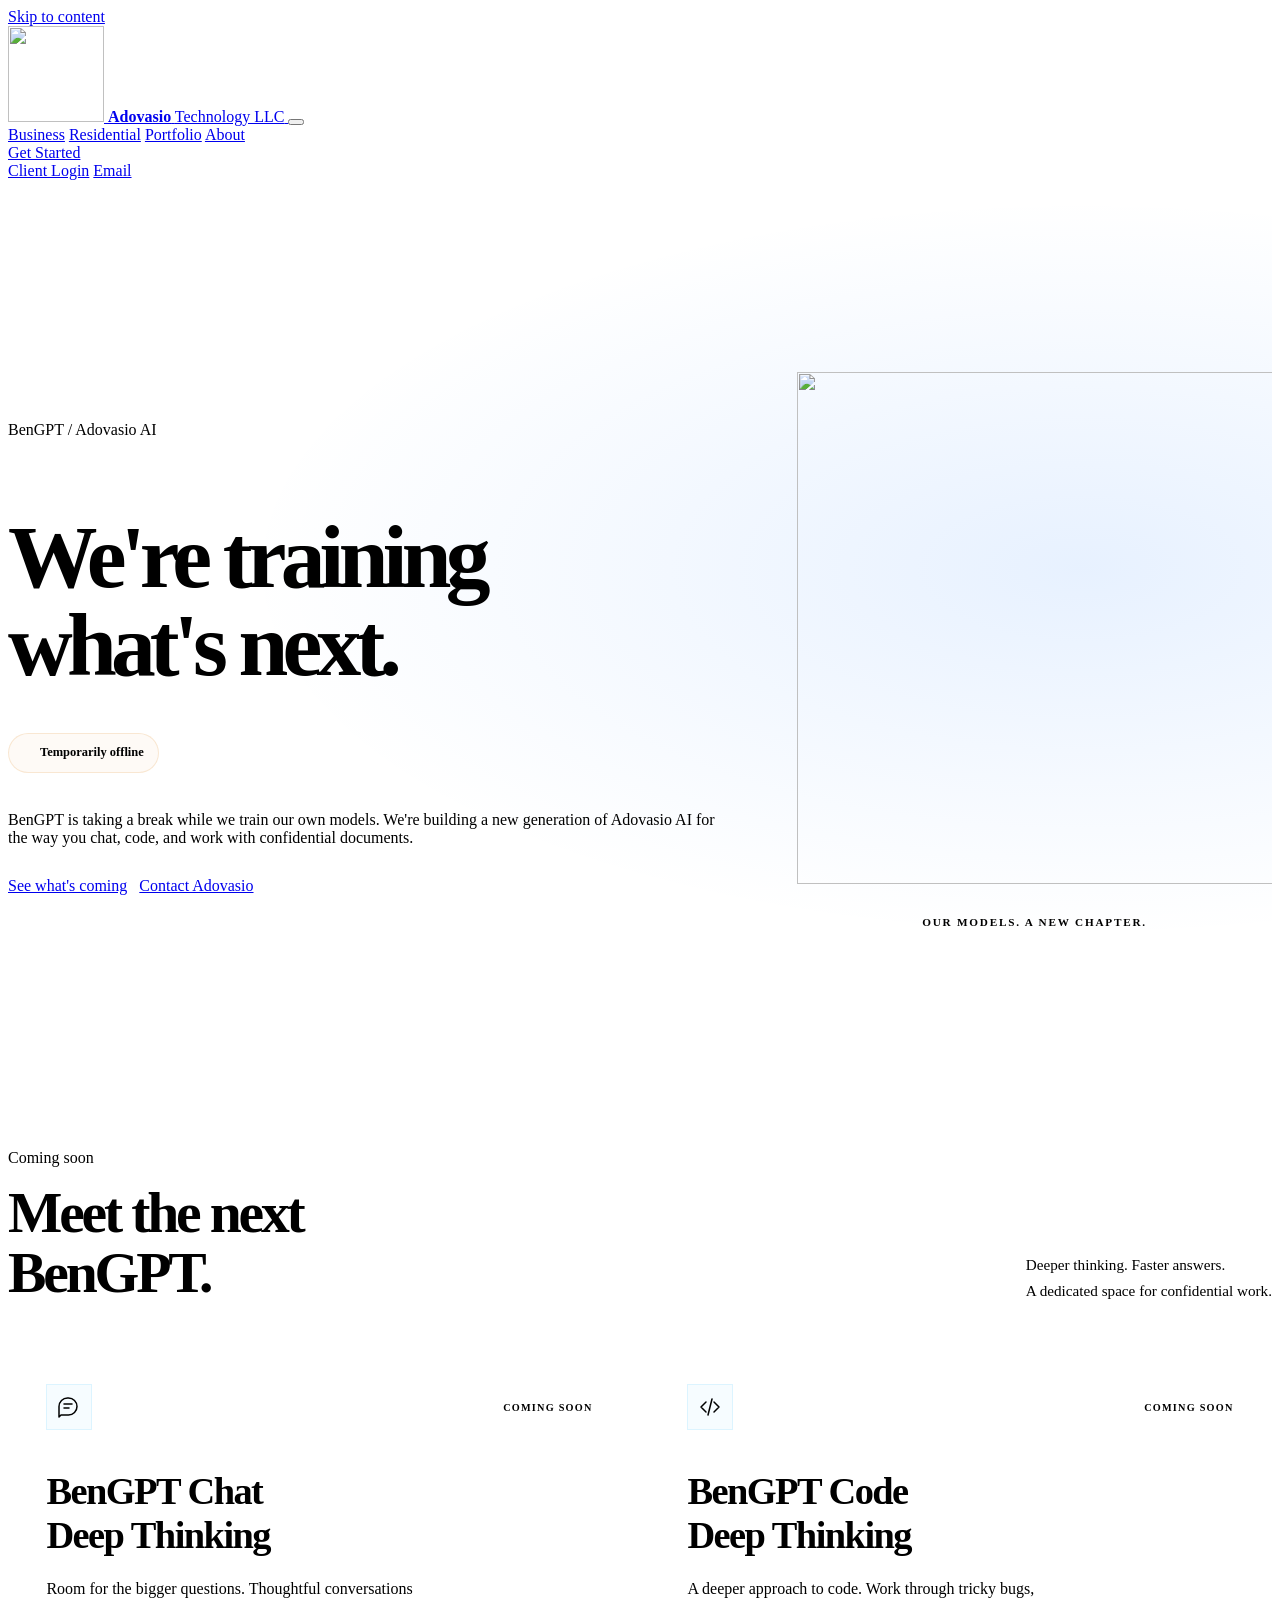
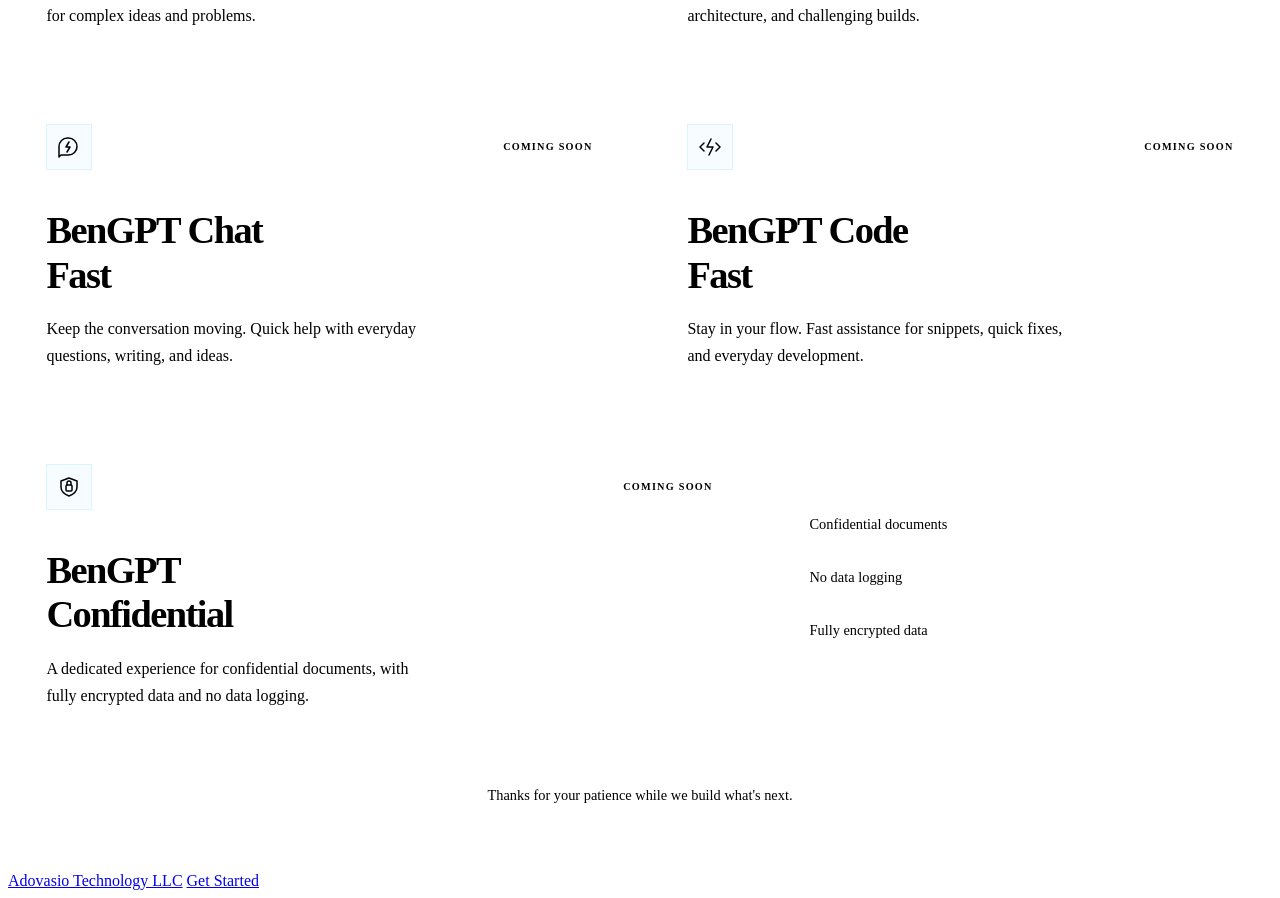
==== bengpt.html @ 028db116 "Added BenGPT Temp Page" ====
<!doctype html>
<html class="no-js" lang="en">
<head>
  <meta charset="utf-8" />
  <meta name="viewport" content="width=device-width, initial-scale=1" />
  <title>BenGPT is Coming Soon | Adovasio AI</title>
  <meta
    name="description"
    content="BenGPT (Adovasio AI) is temporarily offline while we train our own models. Chat, Code, and Confidential experiences are coming soon."
  />
  <meta name="robots" content="noindex, nofollow" />
  <meta name="theme-color" content="#05080c" />
  <link rel="canonical" href="https://adovasio.com/bengpt.html" />
  <meta property="og:type" content="website" />
  <meta property="og:site_name" content="Adovasio Technology LLC" />
  <meta property="og:title" content="BenGPT is Coming Soon | Adovasio AI" />
  <meta
    property="og:description"
    content="We're training our own models. A new generation of BenGPT Chat, Code, and Confidential is coming soon."
  />
  <meta property="og:url" content="https://adovasio.com/bengpt.html" />
  <meta
    property="og:image"
    content="https://adovasio.com/assets/images/adovasio-primary-logo-transparent.png"
  />
  <meta property="og:image:alt" content="Adovasio Technology LLC" />
  <meta name="twitter:card" content="summary_large_image" />

  <link rel="icon" href="/assets/images/favicon-32.png" sizes="32x32" type="image/png" />
  <link rel="apple-touch-icon" href="/assets/images/apple-touch-icon-180.png" />
  <link rel="preconnect" href="https://fonts.googleapis.com" />
  <link rel="preconnect" href="https://fonts.gstatic.com" crossorigin />
  <link
    href="https://fonts.googleapis.com/css2?family=Manrope:wght@400;500;600;700;800&amp;display=swap"
    rel="stylesheet"
  />
  <link rel="stylesheet" href="/assets/css/experience.css?v=13" />
  <link rel="stylesheet" href="/assets/css/bengpt.css?v=1" />
  <script>document.documentElement.classList.replace("no-js", "js");</script>
</head>
<body class="page-bengpt" data-page="bengpt">
  <a class="skip-link" href="#main-content">Skip to content</a>

  <header class="site-header" data-site-header>
    <div class="header-inner">
      <a class="brand" href="/" aria-label="Adovasio Technology LLC home">
        <img src="/assets/images/adovasio-mark-96.webp" width="96" height="96" alt="" />
        <span class="brand-copy">
          <strong>Adovasio</strong>
          <span>Technology LLC</span>
        </span>
      </a>

      <button
        class="nav-toggle"
        type="button"
        aria-expanded="false"
        aria-controls="site-menu"
        aria-label="Open navigation"
        data-nav-toggle
      >
        <span aria-hidden="true"></span>
      </button>

      <div class="nav-panel" id="site-menu" data-nav-panel>
        <nav class="site-nav" aria-label="Primary navigation">
          <a href="/business.html">Business</a>
          <a href="/residential.html">Residential</a>
          <a href="/portfolio.html">Portfolio</a>
          <a href="/about.html">About</a>
        </nav>
        <a class="button button-primary header-cta" href="/contact.html">Get Started</a>
        <div class="mobile-utility">
          <a class="utility-link" href="https://sso.adovasio.com">Client Login</a>
          <a class="utility-link" href="mailto:info@adovasio.com">Email</a>
        </div>
      </div>
    </div>
  </header>

  <main id="main-content">
    <section class="bengpt-hero" aria-labelledby="bengpt-title">
      <div class="wrap bengpt-hero-layout">
        <div class="bengpt-copy">
          <p class="eyebrow">BenGPT / Adovasio AI</p>
          <h1 id="bengpt-title">We're training <span>what's next.</span></h1>
          <p class="bengpt-status">
            <span aria-hidden="true"></span>
            Temporarily offline
          </p>
          <p class="lead">
            BenGPT is taking a break while we train our own models.
            We're building a new generation of Adovasio AI for the way you chat,
            code, and work with confidential documents.
          </p>
          <div class="bengpt-actions">
            <a class="button button-primary bengpt-preview-link" href="#coming-soon">See what's coming</a>
            <a class="text-link" href="/contact.html">Contact Adovasio</a>
          </div>
        </div>

        <div class="bengpt-visual" aria-hidden="true">
          <div class="circuit-emblem">
            <img
              src="/assets/images/adovasio-mark-512.webp"
              width="512"
              height="512"
              alt=""
            />
            <span class="emblem-node"></span>
            <span class="emblem-node"></span>
            <span class="emblem-node"></span>
          </div>
          <p class="bengpt-visual-label">Our models. A new chapter.</p>
        </div>
      </div>
    </section>

    <section class="bengpt-upcoming" id="coming-soon" aria-labelledby="coming-soon-title">
      <div class="wrap">
        <header class="bengpt-section-heading">
          <div>
            <p class="eyebrow">Coming soon</p>
            <h2 id="coming-soon-title">Meet the next BenGPT.</h2>
          </div>
          <p>Deeper thinking. Faster answers.<br />A dedicated space for confidential work.</p>
        </header>

        <div class="bengpt-model-grid">
          <article class="bengpt-model" aria-labelledby="chat-deep-title">
            <div class="bengpt-model-top">
              <span class="bengpt-model-icon" aria-hidden="true">
                <svg viewBox="0 0 24 24" focusable="false">
                  <path d="M20 11.5a8.5 8.5 0 0 1-8.5 8.5H4l-2 2V11.5A8.5 8.5 0 0 1 10.5 3h1A8.5 8.5 0 0 1 20 11.5Z" />
                  <path d="M7 9h8M7 13h5" />
                </svg>
              </span>
              <span class="bengpt-coming-label">Coming soon</span>
            </div>
            <h3 id="chat-deep-title">BenGPT Chat <span>Deep Thinking</span></h3>
            <p>Room for the bigger questions. Thoughtful conversations for complex ideas and problems.</p>
          </article>

          <article class="bengpt-model" aria-labelledby="code-deep-title">
            <div class="bengpt-model-top">
              <span class="bengpt-model-icon" aria-hidden="true">
                <svg viewBox="0 0 24 24" focusable="false">
                  <path d="m8 7-5 5 5 5M16 7l5 5-5 5M14 4l-4 16" />
                </svg>
              </span>
              <span class="bengpt-coming-label">Coming soon</span>
            </div>
            <h3 id="code-deep-title">BenGPT Code <span>Deep Thinking</span></h3>
            <p>A deeper approach to code. Work through tricky bugs, architecture, and challenging builds.</p>
          </article>

          <article class="bengpt-model" aria-labelledby="chat-fast-title">
            <div class="bengpt-model-top">
              <span class="bengpt-model-icon" aria-hidden="true">
                <svg viewBox="0 0 24 24" focusable="false">
                  <path d="M20 11.5a8.5 8.5 0 0 1-8.5 8.5H4l-2 2V11.5A8.5 8.5 0 0 1 10.5 3h1A8.5 8.5 0 0 1 20 11.5Z" />
                  <path d="m12 7-3 5h4l-3 5" />
                </svg>
              </span>
              <span class="bengpt-coming-label">Coming soon</span>
            </div>
            <h3 id="chat-fast-title">BenGPT Chat <span>Fast</span></h3>
            <p>Keep the conversation moving. Quick help with everyday questions, writing, and ideas.</p>
          </article>

          <article class="bengpt-model" aria-labelledby="code-fast-title">
            <div class="bengpt-model-top">
              <span class="bengpt-model-icon" aria-hidden="true">
                <svg viewBox="0 0 24 24" focusable="false">
                  <path d="m6 8-4 4 4 4M18 8l4 4-4 4M13 4l-4 8h6l-4 8" />
                </svg>
              </span>
              <span class="bengpt-coming-label">Coming soon</span>
            </div>
            <h3 id="code-fast-title">BenGPT Code <span>Fast</span></h3>
            <p>Stay in your flow. Fast assistance for snippets, quick fixes, and everyday development.</p>
          </article>

          <article class="bengpt-model bengpt-confidential" aria-labelledby="confidential-title">
            <div>
              <div class="bengpt-model-top">
                <span class="bengpt-model-icon" aria-hidden="true">
                  <svg viewBox="0 0 24 24" focusable="false">
                    <path d="m12 3 8 3v6c0 4-3 7-8 9-5-2-8-5-8-9V6Z" />
                    <rect x="9" y="10" width="6" height="6" rx="1" />
                    <path d="M10 10V8a2 2 0 0 1 4 0v2" />
                  </svg>
                </span>
                <span class="bengpt-coming-label">Coming soon</span>
              </div>
              <h3 id="confidential-title">BenGPT <span>Confidential</span></h3>
              <p>A dedicated experience for confidential documents, with fully encrypted data and no data logging.</p>
            </div>
            <ul class="bengpt-privacy-features" aria-label="Planned confidentiality features">
              <li>Confidential documents</li>
              <li>No data logging</li>
              <li>Fully encrypted data</li>
            </ul>
          </article>
        </div>

        <p class="bengpt-closing">Thanks for your patience while we build what's next.</p>
      </div>
    </section>
  </main>

  <footer class="site-footer" id="site-footer" data-site-footer>
    <div class="site-footer__fallback">
      <a class="site-footer__fallback-brand" href="/">Adovasio Technology LLC</a>
      <a class="site-footer__fallback-link" href="/contact.html">Get Started</a>
    </div>
  </footer>

  <script defer src="/assets/js/site.js?v=1"></script>
  <script defer src="/assets/js/projects.js?v=12"></script>
</body>
</html>
---- assets/css/bengpt.css ----
.bengpt-hero {
  overflow: hidden;
  background: radial-gradient(ellipse at 85% 45%, rgba(22, 119, 255, 0.1), transparent 55%);
}

.bengpt-hero-layout {
  display: grid;
  grid-template-columns: minmax(0, 1.2fr) minmax(0, 0.8fr);
  align-items: center;
  gap: clamp(40px, 6vw, 96px);
  padding-block: clamp(160px, 15vw, 220px) clamp(80px, 9vw, 130px);
}

.bengpt-copy h1 {
  max-width: 12ch;
  margin-bottom: 32px;
  font-size: clamp(3.5rem, 7vw, 7rem);
  font-weight: 600;
  letter-spacing: -0.065em;
  line-height: 0.98;
}

.bengpt-copy h1 span {
  display: block;
  color: var(--cyan);
}

.bengpt-status {
  display: inline-flex;
  align-items: center;
  gap: 10px;
  margin-bottom: 22px;
  padding: 10px 14px;
  border: 1px solid rgba(231, 173, 101, 0.25);
  border-radius: 999px;
  color: var(--warm-soft);
  background: rgba(231, 173, 101, 0.06);
  font-size: 0.78rem;
  font-weight: 700;
  line-height: 1.4;
}

.bengpt-status > span {
  width: 7px;
  height: 7px;
  border-radius: 50%;
  background: var(--warm);
}

.bengpt-actions {
  display: flex;
  flex-wrap: wrap;
  align-items: center;
  gap: 12px;
  margin-top: 30px;
}

.bengpt-preview-link::after {
  transform: rotate(135deg);
}

.bengpt-preview-link:hover::after {
  transform: translateY(3px) rotate(135deg);
}

.bengpt-visual-label {
  margin: 28px 0 0;
  color: var(--muted);
  font-size: 0.7rem;
  font-weight: 700;
  letter-spacing: 0.16em;
  text-align: center;
  text-transform: uppercase;
}

.bengpt-upcoming {
  padding-block: clamp(64px, 7vw, 110px) 64px;
  border-top: 1px solid var(--line);
  background: var(--ink-900);
  scroll-margin-top: 110px;
}

.bengpt-section-heading {
  display: flex;
  justify-content: space-between;
  align-items: flex-end;
  gap: 32px;
  margin-bottom: 42px;
}

.bengpt-section-heading h2 {
  max-width: 14ch;
  margin: 0;
  font-size: clamp(2.5rem, 4.5vw, 4.5rem);
  font-weight: 600;
  letter-spacing: -0.055em;
  line-height: 1.05;
}

.bengpt-section-heading > p {
  max-width: 36ch;
  margin: 0;
  color: var(--muted);
  font-size: 0.95rem;
  line-height: 1.7;
}

.bengpt-model-grid {
  display: grid;
  grid-template-columns: repeat(2, minmax(0, 1fr));
  gap: 18px;
}

.bengpt-model {
  padding: clamp(24px, 3vw, 44px);
  border: 1px solid var(--line);
  border-radius: var(--radius-md);
  background: var(--ink-850);
}

.bengpt-model-top {
  display: flex;
  justify-content: space-between;
  align-items: center;
  gap: 16px;
  margin-bottom: 30px;
}

.bengpt-model-icon {
  display: grid;
  width: 44px;
  height: 44px;
  flex: 0 0 auto;
  place-items: center;
  border: 1px solid rgba(84, 201, 255, 0.16);
  border-radius: var(--radius-sm);
  color: var(--cyan);
  background: rgba(84, 201, 255, 0.05);
}

.bengpt-model-icon svg {
  width: 24px;
  height: 24px;
  fill: none;
  stroke: currentColor;
  stroke-width: 1.5;
  stroke-linecap: round;
  stroke-linejoin: round;
}

.bengpt-coming-label {
  color: var(--muted);
  font-size: 0.64rem;
  font-weight: 800;
  letter-spacing: 0.12em;
  text-transform: uppercase;
}

.bengpt-model h3 {
  margin-bottom: 18px;
  font-size: clamp(1.75rem, 3vw, 2.75rem);
  font-weight: 600;
  letter-spacing: -0.04em;
  line-height: 1.15;
}

.bengpt-model h3 span {
  display: block;
  color: var(--cyan-soft);
}

.bengpt-model p {
  max-width: 48ch;
  margin: 0;
  color: var(--muted);
  line-height: 1.7;
}

.bengpt-confidential {
  display: grid;
  grid-template-columns: minmax(0, 1.2fr) minmax(0, 0.8fr);
  grid-column: 1 / -1;
  align-items: center;
  gap: clamp(32px, 6vw, 90px);
  border-color: rgba(84, 201, 255, 0.25);
  background: linear-gradient(115deg, rgba(22, 119, 255, 0.09), transparent 70%), var(--ink-850);
}

.bengpt-privacy-features {
  display: grid;
  gap: 18px;
  margin: 0;
  padding: 0;
  list-style: none;
}

.bengpt-privacy-features li {
  display: flex;
  align-items: center;
  gap: 14px;
  padding-bottom: 18px;
  border-bottom: 1px solid var(--line);
  color: var(--paper-soft);
  font-size: 0.9rem;
}

.bengpt-privacy-features li::before {
  width: 6px;
  height: 6px;
  flex: 0 0 auto;
  border-radius: 50%;
  background: var(--cyan);
  content: "";
}

.bengpt-closing {
  margin: 36px 0 0;
  color: var(--muted);
  font-size: 0.9rem;
  line-height: 1.7;
  text-align: center;
}

@media (max-width: 900px) {
  .bengpt-hero-layout {
    grid-template-columns: minmax(0, 1fr);
    gap: 48px;
    padding-top: 150px;
  }

  .bengpt-copy h1 {
    font-size: clamp(3.5rem, 10vw, 6rem);
  }

  .bengpt-visual {
    width: min(340px, 75%);
    margin-inline: auto;
  }

  .bengpt-visual .circuit-emblem {
    width: 100%;
  }

  .bengpt-section-heading {
    align-items: flex-start;
    flex-direction: column;
    gap: 22px;
  }
}

@media (max-width: 600px) {
  .bengpt-model-grid,
  .bengpt-confidential {
    grid-template-columns: minmax(0, 1fr);
  }

  .bengpt-copy h1 {
    font-size: clamp(3rem, 12vw, 4.5rem);
  }

  .bengpt-model h3 {
    font-size: clamp(1.75rem, 7vw, 2.5rem);
  }

  .bengpt-actions {
    align-items: flex-start;
    flex-direction: column;
  }

  .bengpt-actions .text-link {
    min-height: 44px;
    padding-inline: 0;
  }

  html:not(.js) .bengpt-hero-layout {
    padding-top: 230px;
  }
}
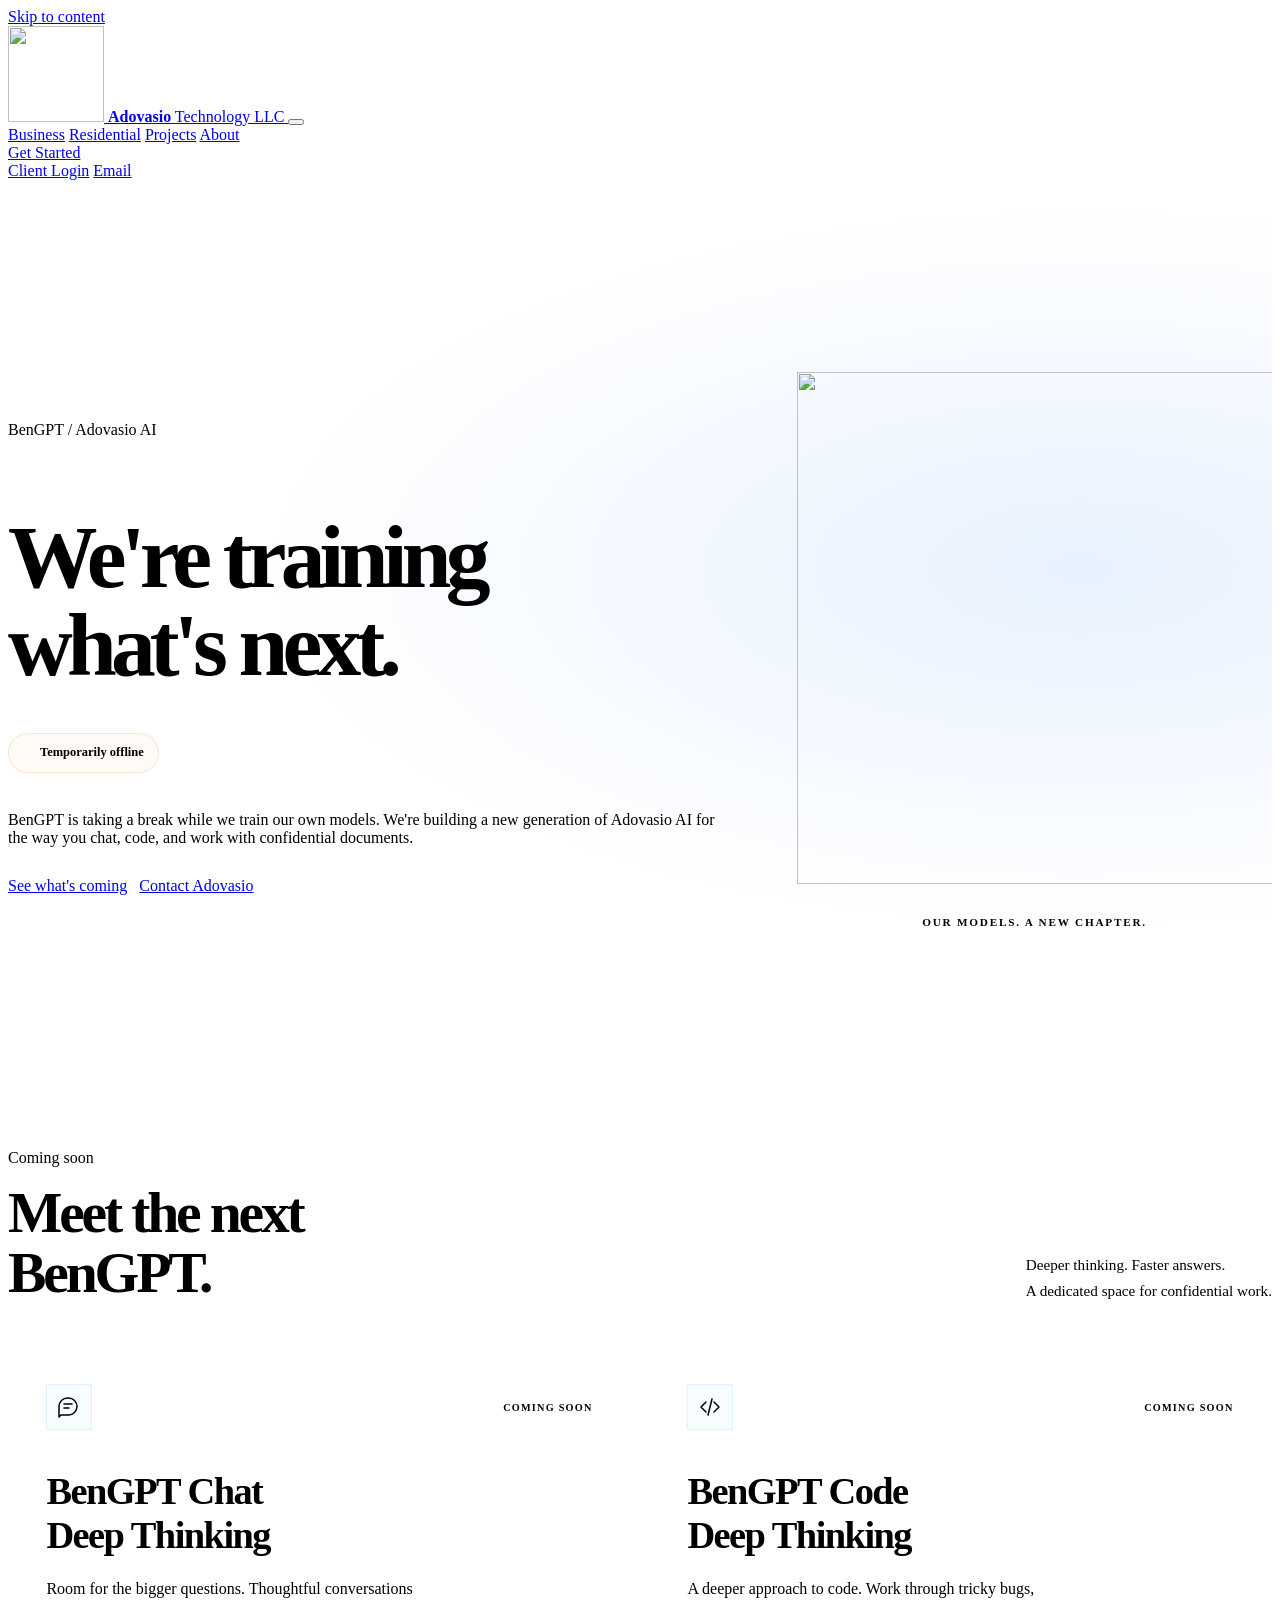
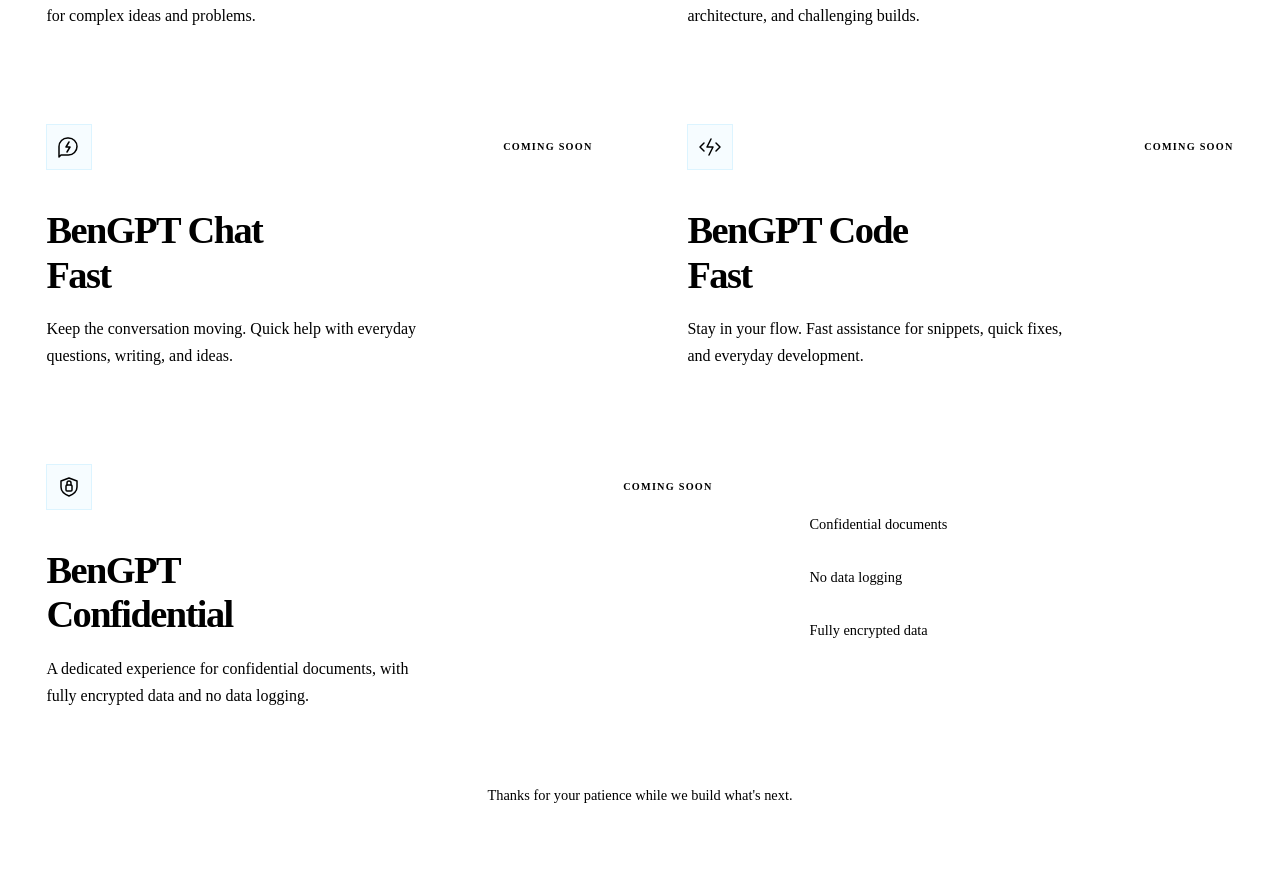
==== commit e807c178: "fixed bengpt.html" ====
--- a/bengpt.html
+++ b/bengpt.html
@@ -34,7 +34,8 @@
     href="https://fonts.googleapis.com/css2?family=Manrope:wght@400;500;600;700;800&amp;display=swap"
     rel="stylesheet"
   />
-  <link rel="stylesheet" href="/assets/css/experience.css?v=13" />
+  <link rel="stylesheet" href="/assets/css/experience.css?v=15" />
+  <!--#include virtual="/_adovasio-shared/footer/head.html" -->
   <link rel="stylesheet" href="/assets/css/bengpt.css?v=1" />
   <script>document.documentElement.classList.replace("no-js", "js");</script>
 </head>
@@ -66,7 +67,7 @@
         <nav class="site-nav" aria-label="Primary navigation">
           <a href="/business.html">Business</a>
           <a href="/residential.html">Residential</a>
-          <a href="/portfolio.html">Portfolio</a>
+          <a class="nav-projects" href="/portfolio.html">Projects</a>
           <a href="/about.html">About</a>
         </nav>
         <a class="button button-primary header-cta" href="/contact.html">Get Started</a>
@@ -209,14 +210,9 @@
     </section>
   </main>
 
-  <footer class="site-footer" id="site-footer" data-site-footer>
-    <div class="site-footer__fallback">
-      <a class="site-footer__fallback-brand" href="/">Adovasio Technology LLC</a>
-      <a class="site-footer__fallback-link" href="/contact.html">Get Started</a>
-    </div>
-  </footer>
+  <!--#include virtual="/_adovasio-shared/footer/footer.html" -->
 
   <script defer src="/assets/js/site.js?v=1"></script>
-  <script defer src="/assets/js/projects.js?v=12"></script>
+  <script defer src="/assets/js/projects.js?v=13"></script>
 </body>
 </html>
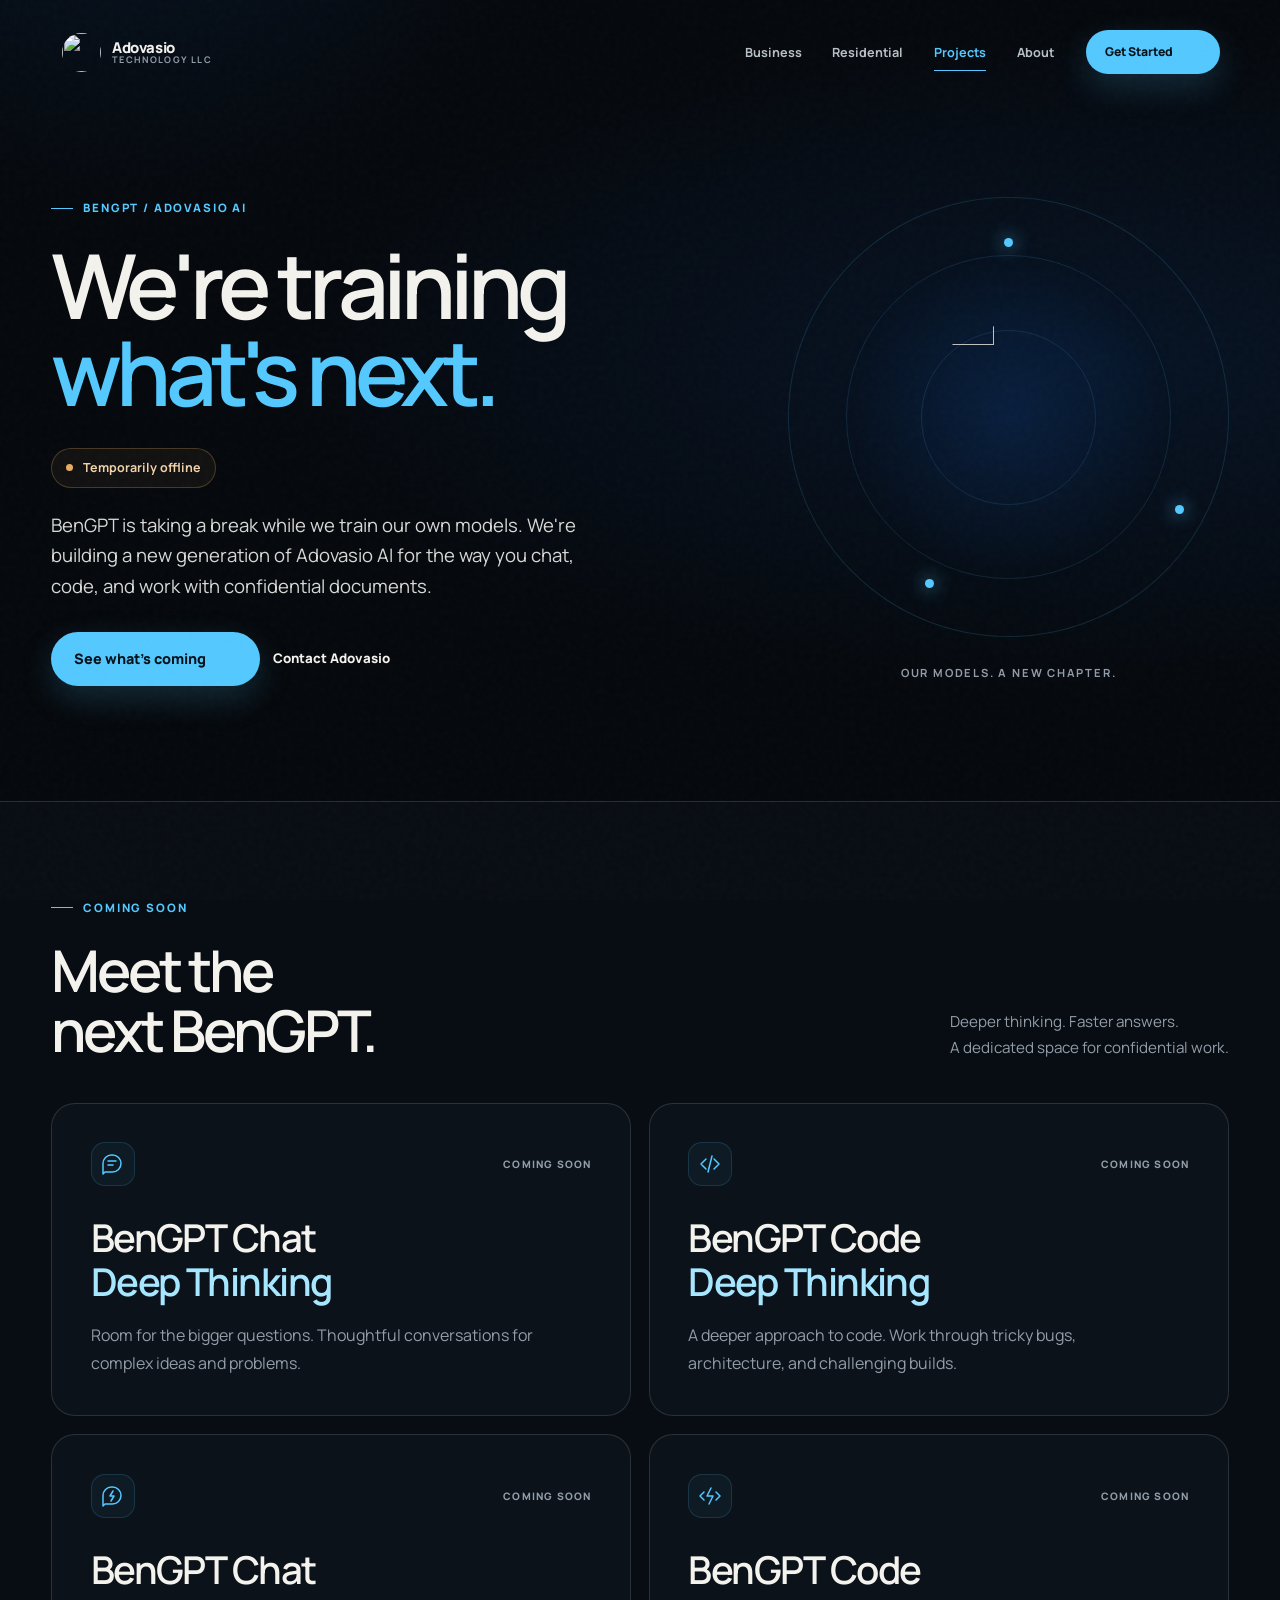
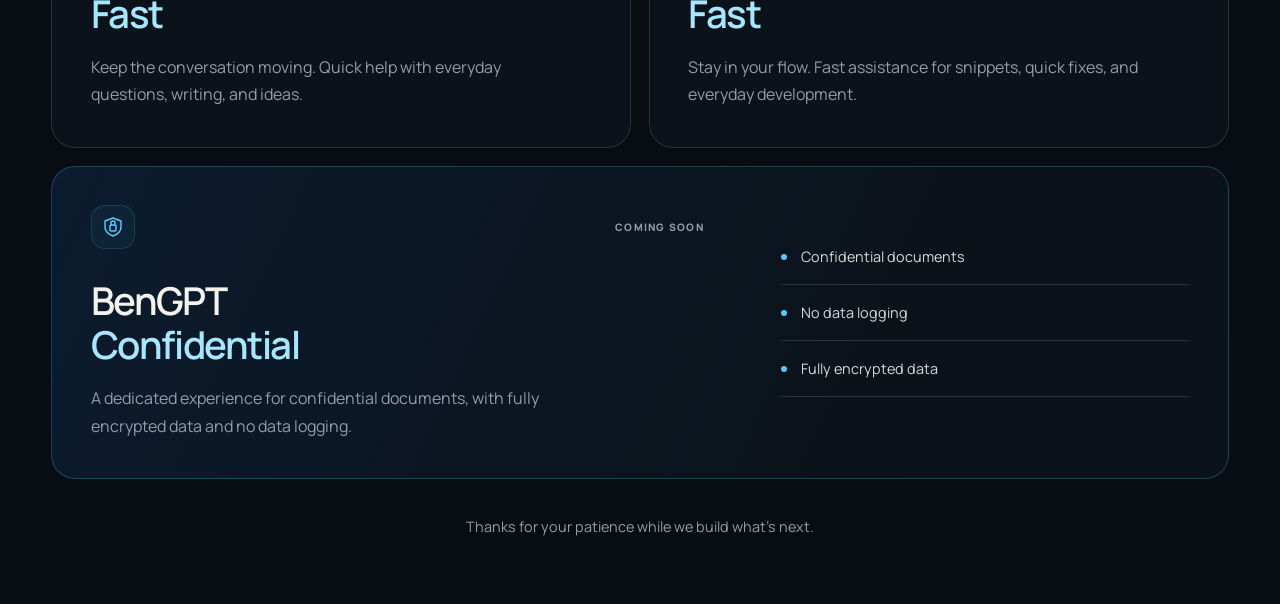
==== commit 6d7e3915: "polishes to site" ====
--- a/bengpt.html
+++ b/bengpt.html
@@ -34,9 +34,9 @@
     href="https://fonts.googleapis.com/css2?family=Manrope:wght@400;500;600;700;800&amp;display=swap"
     rel="stylesheet"
   />
-  <link rel="stylesheet" href="/assets/css/experience.css?v=15" />
+  <link rel="stylesheet" href="/assets/css/experience.css?v=16" />
   <!--#include virtual="/_adovasio-shared/footer/head.html" -->
-  <link rel="stylesheet" href="/assets/css/bengpt.css?v=1" />
+  <link rel="stylesheet" href="/assets/css/bengpt.css?v=2" />
   <script>document.documentElement.classList.replace("no-js", "js");</script>
 </head>
 <body class="page-bengpt" data-page="bengpt">
@@ -212,7 +212,7 @@
 
   <!--#include virtual="/_adovasio-shared/footer/footer.html" -->
 
-  <script defer src="/assets/js/site.js?v=1"></script>
-  <script defer src="/assets/js/projects.js?v=13"></script>
+  <script defer src="/assets/js/site.js?v=2"></script>
+  <script defer src="/assets/js/projects.js?v=14"></script>
 </body>
 </html>
--- a/assets/css/experience.css
+++ b/assets/css/experience.css
@@ -0,0 +1,5201 @@
+:root {
+  color-scheme: dark;
+  --ink-950: #05080c;
+  --ink-900: #080d13;
+  --ink-850: #0b121a;
+  --ink-800: #101a24;
+  --ink-700: #182634;
+  --paper: #f3f2ed;
+  --paper-soft: #d8d9d6;
+  --muted: #929da8;
+  --line: rgba(255, 255, 255, 0.13);
+  --line-strong: rgba(255, 255, 255, 0.24);
+  --blue: #1677ff;
+  --blue-deep: #0758cf;
+  --cyan: #54c9ff;
+  --cyan-soft: #a7e6ff;
+  --warm: #e7ad65;
+  --warm-soft: #f2d3aa;
+  --ease: cubic-bezier(0.22, 1, 0.36, 1);
+  --wrap: 1340px;
+  --gutter: clamp(20px, 4vw, 64px);
+  --radius-sm: 14px;
+  --radius-md: 24px;
+  --radius-lg: 36px;
+  --page-progress: 0;
+  --pointer-x: 50%;
+  --pointer-y: 50%;
+}
+
+*,
+*::before,
+*::after {
+  box-sizing: border-box;
+}
+
+html {
+  min-width: 320px;
+  background: var(--ink-950);
+  scroll-behavior: smooth;
+  text-rendering: optimizeLegibility;
+}
+
+body {
+  margin: 0;
+  min-width: 320px;
+  min-height: 100vh;
+  overflow-x: hidden;
+  color: var(--paper);
+  font-family: "Manrope", "Segoe UI", sans-serif;
+  background:
+    radial-gradient(circle at 10% -10%, rgba(19, 105, 214, 0.12), transparent 28rem),
+    var(--ink-950);
+  -webkit-font-smoothing: antialiased;
+}
+
+body::before {
+  position: fixed;
+  z-index: 100;
+  inset: 0;
+  pointer-events: none;
+  content: "";
+  opacity: 0.032;
+  background-image: url("data:image/svg+xml,%3Csvg viewBox='0 0 180 180' xmlns='http://www.w3.org/2000/svg'%3E%3Cfilter id='n'%3E%3CfeTurbulence type='fractalNoise' baseFrequency='.9' numOctaves='3' stitchTiles='stitch'/%3E%3C/filter%3E%3Crect width='100%25' height='100%25' filter='url(%23n)' opacity='.8'/%3E%3C/svg%3E");
+}
+
+body.nav-open {
+  overflow: hidden;
+}
+
+::selection {
+  color: #00111c;
+  background: var(--cyan);
+}
+
+a {
+  color: inherit;
+}
+
+img,
+picture,
+svg {
+  display: block;
+  max-width: 100%;
+}
+
+button,
+input,
+textarea,
+select {
+  color: inherit;
+  font: inherit;
+}
+
+button {
+  border: 0;
+}
+
+p,
+h1,
+h2,
+h3,
+h4 {
+  margin-top: 0;
+}
+
+p {
+  text-wrap: pretty;
+}
+
+h1,
+h2,
+h3 {
+  text-wrap: balance;
+}
+
+[hidden] {
+  display: none !important;
+}
+
+:focus-visible {
+  outline: 3px solid var(--cyan);
+  outline-offset: 4px;
+}
+
+.skip-link {
+  position: fixed;
+  z-index: 1000;
+  top: 12px;
+  left: 12px;
+  padding: 12px 16px;
+  color: var(--ink-950);
+  background: var(--paper);
+  border-radius: 10px;
+  font-size: 0.88rem;
+  font-weight: 800;
+  transform: translateY(-180%);
+  transition: transform 180ms var(--ease);
+}
+
+.skip-link:focus {
+  transform: none;
+}
+
+.wrap {
+  width: min(var(--wrap), calc(100% - (2 * var(--gutter))));
+  margin-inline: auto;
+}
+
+.section-shell,
+.section-inner {
+  width: min(var(--wrap), calc(100% - (2 * var(--gutter))));
+  margin-inline: auto;
+}
+
+.sr-only {
+  position: absolute !important;
+  width: 1px !important;
+  height: 1px !important;
+  padding: 0 !important;
+  margin: -1px !important;
+  overflow: hidden !important;
+  clip: rect(0, 0, 0, 0) !important;
+  white-space: nowrap !important;
+  border: 0 !important;
+}
+
+.section-space {
+  padding-block: clamp(96px, 12vw, 190px);
+}
+
+.section-rule {
+  border-top: 1px solid var(--line);
+}
+
+.eyebrow {
+  display: inline-flex;
+  align-items: center;
+  gap: 10px;
+  margin-bottom: 24px;
+  color: var(--cyan);
+  font-size: 0.72rem;
+  font-weight: 800;
+  letter-spacing: 0.16em;
+  line-height: 1.4;
+  text-transform: uppercase;
+}
+
+.eyebrow::before {
+  width: 22px;
+  height: 1px;
+  flex: 0 0 auto;
+  content: "";
+  background: currentColor;
+}
+
+.eyebrow-warm {
+  color: var(--warm-soft);
+}
+
+.display {
+  margin-bottom: 0;
+  font-size: clamp(3.5rem, 8.5vw, 8.75rem);
+  font-weight: 600;
+  letter-spacing: -0.065em;
+  line-height: 0.91;
+}
+
+.display em {
+  color: var(--cyan);
+  font-style: normal;
+}
+
+.section-title {
+  margin-bottom: 24px;
+  max-width: 11ch;
+  font-size: clamp(2.75rem, 6vw, 6.8rem);
+  font-weight: 600;
+  letter-spacing: -0.055em;
+  line-height: 0.95;
+}
+
+.section-title-wide {
+  max-width: 15ch;
+}
+
+.lead {
+  max-width: 48ch;
+  margin-bottom: 0;
+  color: var(--paper-soft);
+  font-size: clamp(1.05rem, 1.45vw, 1.32rem);
+  line-height: 1.65;
+}
+
+.micro {
+  color: var(--muted);
+  font-size: 0.78rem;
+  font-weight: 700;
+  letter-spacing: 0.08em;
+  text-transform: uppercase;
+}
+
+.button,
+.arrow-link,
+.text-link {
+  display: inline-flex;
+  align-items: center;
+  justify-content: center;
+  gap: 14px;
+  min-height: 54px;
+  padding: 0 22px;
+  border: 1px solid transparent;
+  border-radius: 999px;
+  font-size: 0.9rem;
+  font-weight: 800;
+  line-height: 1.35;
+  text-decoration: none;
+  cursor: pointer;
+  transition:
+    color 320ms var(--ease),
+    background 320ms var(--ease),
+    border-color 320ms var(--ease),
+    transform 320ms var(--ease);
+}
+
+.button::after,
+.arrow-link::after {
+  width: 1em;
+  height: 1em;
+  flex: 0 0 auto;
+  content: "";
+  background: url("/assets/images/arrow-ne-paper.svg") center / contain no-repeat;
+  font-size: 1.15em;
+  font-weight: 500;
+  transition: transform 320ms var(--ease);
+}
+
+.button:hover,
+.arrow-link:hover {
+  transform: translateY(-2px);
+}
+
+.button:hover::after,
+.arrow-link:hover::after {
+  transform: translate(3px, -3px);
+}
+
+.button-primary {
+  color: #04111a;
+  background: var(--cyan);
+  box-shadow: 0 12px 34px rgba(84, 201, 255, 0.18);
+}
+
+.button-primary::after {
+  background-image: url("/assets/images/arrow-ne-dark.svg");
+}
+
+.button-primary:hover {
+  background: #91ddff;
+}
+
+.button-ghost {
+  border-color: var(--line-strong);
+  background: rgba(255, 255, 255, 0.035);
+}
+
+.button-ghost:hover {
+  border-color: rgba(84, 201, 255, 0.7);
+  background: rgba(84, 201, 255, 0.08);
+}
+
+.arrow-link {
+  justify-content: flex-start;
+  min-height: auto;
+  padding: 0 0 6px;
+  border-bottom: 1px solid currentColor;
+  border-radius: 0;
+}
+
+.arrow-link:hover,
+.text-link:hover {
+  color: var(--cyan);
+  transform: none;
+}
+
+.arrow-link:hover::after,
+.arrow-link:focus-visible::after {
+  background-image: url("/assets/images/arrow-ne-cyan.svg");
+}
+
+.text-link {
+  display: inline-flex;
+  align-items: center;
+  gap: 10px;
+  min-height: 44px;
+  padding: 0;
+  color: var(--paper);
+  font-size: 0.83rem;
+  font-weight: 800;
+  text-decoration: none;
+  transition: color 220ms ease;
+}
+
+.text-link:not(:has(span))::after {
+  width: 1em;
+  height: 1em;
+  flex: 0 0 auto;
+  content: "";
+  color: var(--cyan);
+  background: url("/assets/images/arrow-ne-cyan.svg") center / contain no-repeat;
+}
+
+.media-fill,
+.media-fill picture,
+.media-fill img,
+picture.media-fill,
+picture.media-fill img {
+  width: 100%;
+  height: 100%;
+}
+
+.media-fill img,
+picture.media-fill img {
+  object-fit: cover;
+}
+
+.site-header {
+  position: fixed;
+  z-index: 80;
+  top: 0;
+  left: 0;
+  width: 100%;
+  padding: 22px var(--gutter);
+  transition:
+    padding 420ms var(--ease),
+    transform 420ms var(--ease);
+}
+
+.site-header::after {
+  position: absolute;
+  bottom: 0;
+  left: 0;
+  width: 100%;
+  height: 1px;
+  content: "";
+  background: linear-gradient(90deg, var(--blue), var(--cyan));
+  opacity: 0;
+  transform: scaleX(var(--page-progress));
+  transform-origin: left;
+  transition: opacity 320ms ease;
+}
+
+.site-header.is-compact {
+  padding-block: 12px;
+}
+
+.site-header.is-compact::after {
+  opacity: 0.55;
+}
+
+.site-header.is-hidden {
+  transform: translateY(-120%);
+}
+
+.header-inner,
+.nav-shell,
+.site-header__inner {
+  display: flex;
+  align-items: center;
+  justify-content: space-between;
+  width: min(var(--wrap), 100%);
+  min-height: 58px;
+  margin-inline: auto;
+  padding: 7px 8px 7px 10px;
+  border: 1px solid transparent;
+  border-radius: 999px;
+  transition:
+    border-color 420ms var(--ease),
+    background 420ms var(--ease),
+    box-shadow 420ms var(--ease),
+    backdrop-filter 420ms var(--ease);
+}
+
+.is-compact .header-inner,
+.is-compact .nav-shell,
+.is-compact .site-header__inner,
+.nav-open .header-inner,
+.nav-open .nav-shell,
+.nav-open .site-header__inner {
+  border-color: var(--line);
+  background: rgba(5, 8, 12, 0.74);
+  box-shadow: 0 16px 42px rgba(0, 0, 0, 0.22);
+  -webkit-backdrop-filter: blur(18px);
+  backdrop-filter: blur(18px);
+}
+
+.brand,
+.brand-lockup,
+.site-brand {
+  display: inline-flex;
+  align-items: center;
+  gap: 11px;
+  min-width: 0;
+  color: var(--paper);
+  text-decoration: none;
+}
+
+.brand img,
+.brand-lockup > img,
+.site-brand__mark {
+  width: 39px;
+  height: 39px;
+  flex: 0 0 auto;
+  border-radius: 50%;
+}
+
+.brand-copy,
+.brand-lockup > span,
+.site-brand__name {
+  display: grid;
+  gap: 1px;
+  line-height: 1;
+}
+
+.brand-copy strong,
+.brand-lockup > span > strong,
+.site-brand__name strong {
+  font-size: 0.93rem;
+  font-weight: 800;
+  letter-spacing: -0.03em;
+}
+
+.brand-copy span,
+.brand-lockup > span > small,
+.site-brand__name > span {
+  color: var(--muted);
+  font-size: 0.57rem;
+  font-weight: 700;
+  letter-spacing: 0.13em;
+  text-transform: uppercase;
+}
+
+.nav-panel {
+  display: flex;
+  align-items: center;
+  gap: clamp(18px, 2.5vw, 36px);
+  margin-left: auto;
+}
+
+.site-nav {
+  display: flex;
+  align-items: center;
+  gap: clamp(18px, 2.4vw, 36px);
+  margin: 0;
+}
+
+.site-nav a,
+.utility-link {
+  position: relative;
+  display: inline-flex;
+  align-items: center;
+  min-height: 44px;
+  color: #b8c0c8;
+  font-size: 0.79rem;
+  font-weight: 700;
+  text-decoration: none;
+  transition: color 240ms ease;
+}
+
+.mobile-utility {
+  display: none;
+}
+
+.site-nav a::after {
+  position: absolute;
+  right: 0;
+  bottom: 3px;
+  left: 0;
+  height: 1px;
+  content: "";
+  background: var(--cyan);
+  transform: scaleX(0);
+  transform-origin: right;
+  transition: transform 280ms var(--ease);
+}
+
+.site-nav a:hover,
+.site-nav a[aria-current="page"] {
+  color: var(--paper);
+}
+
+.site-nav a:hover::after,
+.site-nav a[aria-current="page"]::after {
+  transform: scaleX(1);
+  transform-origin: left;
+}
+
+.site-nav .nav-projects {
+  color: var(--cyan);
+}
+
+.site-nav .nav-projects::after {
+  transform: scaleX(1);
+  transform-origin: left;
+}
+
+.site-nav .nav-projects[aria-current="page"] {
+  color: var(--paper);
+}
+
+.site-nav .nav-cta {
+  min-height: 44px;
+  padding: 0 18px;
+  color: #04111a;
+  background: var(--cyan);
+  font-size: 0.76rem;
+}
+
+.site-nav .nav-cta::after {
+  position: static;
+  width: 1em;
+  height: 1em;
+  flex: 0 0 auto;
+  content: "";
+  background: url("/assets/images/arrow-ne-dark.svg") center / contain no-repeat;
+  transform: none;
+}
+
+.header-cta {
+  min-height: 44px;
+  padding-inline: 18px;
+  font-size: 0.76rem;
+}
+
+.nav-toggle {
+  display: none;
+  align-items: center;
+  justify-content: center;
+  width: 46px;
+  height: 46px;
+  padding: 0;
+  border: 1px solid var(--line);
+  border-radius: 50%;
+  background: rgba(5, 8, 12, 0.45);
+  cursor: pointer;
+}
+
+.nav-toggle span,
+.nav-toggle::before,
+.nav-toggle::after {
+  position: absolute;
+  width: 18px;
+  height: 1px;
+  content: "";
+  background: var(--paper);
+  transition: transform 260ms var(--ease), opacity 180ms ease;
+}
+
+.nav-toggle::before {
+  transform: translateY(-5px);
+}
+
+.nav-toggle::after {
+  transform: translateY(5px);
+}
+
+.nav-toggle[aria-expanded="true"] span {
+  opacity: 0;
+}
+
+.nav-toggle[aria-expanded="true"]::before {
+  transform: rotate(45deg);
+}
+
+.nav-toggle[aria-expanded="true"]::after {
+  transform: rotate(-45deg);
+}
+
+.nav-toggle__lines > span {
+  display: none;
+}
+
+.home-hero {
+  position: relative;
+  display: grid;
+  min-height: 100svh;
+  overflow: hidden;
+  isolation: isolate;
+}
+
+.home-hero::before {
+  position: absolute;
+  z-index: -3;
+  inset: -15%;
+  content: "";
+  background:
+    radial-gradient(circle at var(--pointer-x) var(--pointer-y), rgba(56, 174, 255, 0.19), transparent 20%),
+    radial-gradient(circle at 74% 22%, rgba(18, 85, 203, 0.19), transparent 22%),
+    linear-gradient(145deg, #06090d 18%, #0b1119 58%, #05080c);
+  transition: background-position 200ms ease;
+}
+
+.hero-grid {
+  position: absolute;
+  z-index: -2;
+  inset: 0;
+  opacity: 0.28;
+  background-image:
+    linear-gradient(rgba(255, 255, 255, 0.055) 1px, transparent 1px),
+    linear-gradient(90deg, rgba(255, 255, 255, 0.055) 1px, transparent 1px);
+  background-position: center;
+  background-size: clamp(54px, 6vw, 96px) clamp(54px, 6vw, 96px);
+  mask-image: radial-gradient(circle at 50% 54%, #000, transparent 72%);
+}
+
+.hero-signal {
+  position: absolute;
+  z-index: -1;
+  top: 14%;
+  left: 50%;
+  width: min(72vw, 980px);
+  aspect-ratio: 1;
+  border: 1px solid rgba(84, 201, 255, 0.15);
+  border-radius: 50%;
+  transform: translateX(-50%);
+}
+
+.hero-signal::before,
+.hero-signal::after {
+  position: absolute;
+  inset: 11%;
+  border: 1px solid rgba(84, 201, 255, 0.1);
+  border-radius: inherit;
+  content: "";
+}
+
+.hero-signal::after {
+  inset: 27%;
+  border-color: rgba(84, 201, 255, 0.18);
+  box-shadow:
+    0 0 60px rgba(22, 119, 255, 0.08),
+    inset 0 0 60px rgba(22, 119, 255, 0.05);
+}
+
+.signal-dot {
+  position: absolute;
+  top: 50%;
+  left: 50%;
+  width: 9px;
+  height: 9px;
+  border-radius: 50%;
+  background: var(--cyan);
+  box-shadow: 0 0 24px var(--cyan);
+  animation: signal-orbit 13s linear infinite;
+}
+
+.signal-dot:nth-child(2) {
+  width: 6px;
+  height: 6px;
+  animation-duration: 18s;
+  animation-direction: reverse;
+  animation-delay: -6s;
+  transform-origin: 260px -70px;
+}
+
+@keyframes signal-orbit {
+  from {
+    transform: rotate(0deg) translateX(clamp(130px, 22vw, 340px)) rotate(0deg);
+  }
+  to {
+    transform: rotate(360deg) translateX(clamp(130px, 22vw, 340px)) rotate(-360deg);
+  }
+}
+
+.home-hero-inner {
+  display: grid;
+  align-content: center;
+  width: min(var(--wrap), calc(100% - (2 * var(--gutter))));
+  margin-inline: auto;
+  padding: 150px 0 134px;
+}
+
+.hero-kicker {
+  display: flex;
+  align-items: center;
+  gap: 12px;
+  margin-bottom: clamp(26px, 4vh, 48px);
+  color: #b7c3cc;
+  font-size: 0.72rem;
+  font-weight: 700;
+  letter-spacing: 0.16em;
+  text-transform: uppercase;
+}
+
+.status-dot {
+  position: relative;
+  width: 8px;
+  height: 8px;
+  border-radius: 50%;
+  background: var(--cyan);
+  box-shadow: 0 0 18px rgba(84, 201, 255, 0.7);
+}
+
+.status-dot::after {
+  position: absolute;
+  inset: -5px;
+  border: 1px solid rgba(84, 201, 255, 0.4);
+  border-radius: inherit;
+  content: "";
+  animation: ping 2.5s ease-out infinite;
+}
+
+@keyframes ping {
+  0%,
+  30% {
+    opacity: 0;
+    transform: scale(0.75);
+  }
+  50% {
+    opacity: 1;
+  }
+  100% {
+    opacity: 0;
+    transform: scale(1.65);
+  }
+}
+
+.home-hero h1 {
+  max-width: 8.5ch;
+  margin-bottom: clamp(28px, 4vh, 48px);
+  font-size: clamp(4rem, 11.4vw, 10.8rem);
+  font-weight: 600;
+  letter-spacing: -0.075em;
+  line-height: 0.82;
+}
+
+.home-hero h1 span {
+  display: block;
+}
+
+.home-hero h1 .accent-word {
+  position: relative;
+  width: max-content;
+  color: transparent;
+  background: linear-gradient(90deg, #f5f4ef 3%, var(--cyan) 60%, #197bff);
+  background-clip: text;
+  -webkit-background-clip: text;
+}
+
+.hero-support {
+  display: flex;
+  align-items: center;
+  gap: 20px;
+  margin: 0;
+  color: #c9ced3;
+  font-size: clamp(1rem, 1.45vw, 1.28rem);
+}
+
+.hero-support span {
+  width: 34px;
+  height: 1px;
+  background: var(--line-strong);
+}
+
+.hero-path-shortcuts {
+  position: absolute;
+  right: var(--gutter);
+  bottom: 38px;
+  left: var(--gutter);
+  display: grid;
+  grid-template-columns: 1fr 1fr;
+  width: min(var(--wrap), calc(100% - (2 * var(--gutter))));
+  margin-inline: auto;
+  border-top: 1px solid var(--line);
+}
+
+.hero-path-shortcuts a {
+  display: flex;
+  align-items: center;
+  justify-content: space-between;
+  min-height: 74px;
+  padding: 0 24px;
+  color: var(--paper-soft);
+  font-size: 0.82rem;
+  font-weight: 800;
+  letter-spacing: 0.1em;
+  text-decoration: none;
+  text-transform: uppercase;
+  transition: color 240ms ease, background 240ms ease;
+}
+
+.hero-path-shortcuts a:first-child {
+  border-right: 1px solid var(--line);
+}
+
+.hero-path-shortcuts a::after {
+  width: 1rem;
+  height: 1rem;
+  flex: 0 0 auto;
+  content: "";
+  color: var(--cyan);
+  background: url("/assets/images/arrow-down-cyan.svg") center / contain no-repeat;
+}
+
+.hero-path-shortcuts a:hover {
+  color: #fff;
+  background: rgba(255, 255, 255, 0.035);
+}
+
+.path-section {
+  position: relative;
+  padding: clamp(70px, 8vw, 120px) var(--gutter);
+  background: #070b10;
+}
+
+.path-heading {
+  display: flex;
+  align-items: end;
+  justify-content: space-between;
+  width: min(var(--wrap), 100%);
+  margin: 0 auto 38px;
+}
+
+.path-heading h2 {
+  max-width: 9ch;
+  margin: 0;
+  font-size: clamp(2.6rem, 5.8vw, 6rem);
+  font-weight: 600;
+  letter-spacing: -0.06em;
+  line-height: 0.95;
+}
+
+.path-index {
+  color: var(--muted);
+  font-size: 0.73rem;
+  font-weight: 800;
+  letter-spacing: 0.14em;
+  text-transform: uppercase;
+}
+
+.path-grid {
+  display: flex;
+  gap: 14px;
+  width: min(var(--wrap), 100%);
+  height: min(78svh, 820px);
+  min-height: 600px;
+  margin-inline: auto;
+}
+
+.path-card {
+  position: relative;
+  flex: 1 1 50%;
+  overflow: hidden;
+  border: 1px solid var(--line);
+  border-radius: var(--radius-lg);
+  isolation: isolate;
+  text-decoration: none;
+  transition: flex 700ms var(--ease), border-color 400ms ease;
+}
+
+.path-card::after {
+  position: absolute;
+  z-index: -1;
+  inset: 0;
+  content: "";
+  background:
+    linear-gradient(180deg, rgba(4, 7, 10, 0.04) 20%, rgba(4, 7, 10, 0.9) 100%),
+    linear-gradient(90deg, rgba(4, 7, 10, 0.35), transparent 55%);
+}
+
+.path-card picture {
+  position: absolute;
+  z-index: -2;
+  inset: 0;
+}
+
+.path-card img {
+  width: 100%;
+  height: 100%;
+  object-fit: cover;
+  filter: saturate(0.75) brightness(0.72);
+  transform: scale(1.035);
+  transition: transform 900ms var(--ease), filter 700ms ease;
+}
+
+.path-grid:has(.path-card:hover) .path-card:not(:hover) {
+  flex-grow: 0.84;
+}
+
+.path-card:hover,
+.path-card:focus-visible {
+  flex-grow: 1.18;
+  border-color: rgba(84, 201, 255, 0.5);
+}
+
+.path-card:hover img,
+.path-card:focus-visible img {
+  filter: saturate(1) brightness(0.9);
+  transform: scale(1);
+}
+
+.path-card-residential:hover,
+.path-card-residential:focus-visible {
+  border-color: rgba(231, 173, 101, 0.62);
+}
+
+.path-card-content {
+  position: absolute;
+  right: clamp(24px, 4vw, 60px);
+  bottom: clamp(28px, 5vw, 64px);
+  left: clamp(24px, 4vw, 60px);
+}
+
+.path-card h3 {
+  margin-bottom: 16px;
+  font-size: clamp(3rem, 6vw, 6.4rem);
+  font-weight: 600;
+  letter-spacing: -0.065em;
+  line-height: 0.9;
+}
+
+.path-card p {
+  max-width: 31ch;
+  margin-bottom: 26px;
+  color: #d4d5d2;
+  font-size: clamp(0.95rem, 1.2vw, 1.1rem);
+  line-height: 1.55;
+}
+
+.path-arrow {
+  display: inline-grid;
+  width: 52px;
+  height: 52px;
+  place-items: center;
+  border: 1px solid var(--line-strong);
+  border-radius: 50%;
+  font-size: 0;
+  transition: background 300ms ease, color 300ms ease, transform 300ms var(--ease);
+}
+
+.path-arrow::before {
+  width: 19px;
+  height: 19px;
+  content: "";
+  background: url("/assets/images/arrow-ne-paper.svg") center / contain no-repeat;
+}
+
+.path-card:hover .path-arrow {
+  color: #06121a;
+  background: var(--cyan);
+  transform: rotate(45deg);
+}
+
+.path-card:hover .path-arrow::before,
+.path-card:focus-visible .path-arrow::before {
+  background-image: url("/assets/images/arrow-ne-dark.svg");
+}
+
+.path-card-residential:hover .path-arrow {
+  background: var(--warm-soft);
+}
+
+.preview-story,
+.network-story,
+.coverage-story {
+  position: relative;
+  height: 280svh;
+  --progress: 0;
+}
+
+.story-pin,
+.network-pin,
+.coverage-pin {
+  position: sticky;
+  top: 0;
+  display: grid;
+  height: 100svh;
+  min-height: 700px;
+  overflow: hidden;
+  isolation: isolate;
+}
+
+.story-media {
+  position: absolute;
+  z-index: -3;
+  inset: 0;
+}
+
+.story-media img {
+  width: 100%;
+  height: 100%;
+  object-fit: cover;
+  filter: saturate(0.76) brightness(0.64);
+  transform: scale(calc(1.08 - (var(--progress) * 0.06)));
+}
+
+.story-pin::before {
+  position: absolute;
+  z-index: -2;
+  inset: 0;
+  content: "";
+  background:
+    linear-gradient(90deg, rgba(3, 6, 9, 0.9), rgba(3, 6, 9, 0.16) 62%),
+    linear-gradient(0deg, rgba(3, 6, 9, 0.68), transparent 55%);
+}
+
+.story-content {
+  position: relative;
+  display: grid;
+  align-content: center;
+  width: min(var(--wrap), calc(100% - (2 * var(--gutter))));
+  height: 100%;
+  margin-inline: auto;
+}
+
+.story-copy {
+  position: relative;
+  z-index: 3;
+  max-width: 690px;
+}
+
+.story-copy h2 {
+  max-width: 8ch;
+  margin-bottom: 28px;
+  font-size: clamp(4rem, 8.2vw, 8.7rem);
+  font-weight: 600;
+  letter-spacing: -0.07em;
+  line-height: 0.86;
+}
+
+.story-copy p:not(.eyebrow) {
+  max-width: 38ch;
+  margin-bottom: 34px;
+  color: #d3d6d8;
+  font-size: clamp(1rem, 1.4vw, 1.2rem);
+  line-height: 1.6;
+}
+
+.signal-network {
+  position: absolute;
+  z-index: 1;
+  top: 10%;
+  right: -3%;
+  width: min(64vw, 900px);
+  height: 80%;
+  opacity: calc(0.22 + (var(--progress) * 0.6));
+}
+
+.signal-network path {
+  fill: none;
+  stroke: rgba(108, 214, 255, 0.68);
+  stroke-width: 1.3;
+  stroke-dasharray: 1;
+  stroke-dashoffset: calc(1 - var(--progress));
+  vector-effect: non-scaling-stroke;
+}
+
+.signal-network circle {
+  fill: var(--cyan);
+  filter: drop-shadow(0 0 8px rgba(84, 201, 255, 0.8));
+}
+
+.story-chips {
+  position: absolute;
+  z-index: 2;
+  inset: 0;
+  pointer-events: none;
+}
+
+.story-chip {
+  position: absolute;
+  display: inline-flex;
+  align-items: center;
+  gap: 9px;
+  padding: 10px 14px;
+  border: 1px solid rgba(255, 255, 255, 0.18);
+  border-radius: 999px;
+  color: #e9f7ff;
+  background: rgba(5, 10, 15, 0.66);
+  font-size: 0.68rem;
+  font-weight: 800;
+  letter-spacing: 0.08em;
+  text-transform: uppercase;
+  -webkit-backdrop-filter: blur(10px);
+  backdrop-filter: blur(10px);
+  opacity: clamp(0, calc(var(--progress) * 5 - var(--chip-index)), 1);
+  transform: translateY(calc((1 - var(--progress)) * 28px));
+}
+
+.story-chip::before {
+  width: 6px;
+  height: 6px;
+  border-radius: 50%;
+  content: "";
+  background: var(--cyan);
+  box-shadow: 0 0 10px var(--cyan);
+}
+
+.story-chip:nth-child(1) {
+  top: 20%;
+  right: 29%;
+  --chip-index: 0.1;
+}
+
+.story-chip:nth-child(2) {
+  top: 35%;
+  right: 14%;
+  --chip-index: 0.35;
+}
+
+.story-chip:nth-child(3) {
+  top: 51%;
+  right: 31%;
+  --chip-index: 0.55;
+}
+
+.story-chip:nth-child(4) {
+  top: 66%;
+  right: 12%;
+  --chip-index: 0.8;
+}
+
+.story-chip:nth-child(5) {
+  top: 77%;
+  right: 34%;
+  --chip-index: 1.05;
+}
+
+.residential-preview .story-pin::before {
+  background:
+    linear-gradient(90deg, rgba(4, 7, 10, 0.86), rgba(4, 7, 10, 0.12) 62%),
+    linear-gradient(0deg, rgba(4, 7, 10, 0.62), transparent 55%);
+}
+
+.coverage-rings {
+  position: absolute;
+  z-index: 1;
+  top: 50%;
+  right: 20%;
+  width: clamp(210px, 32vw, 520px);
+  aspect-ratio: 1;
+  border: 1px solid rgba(242, 211, 170, 0.5);
+  border-radius: 50%;
+  opacity: calc(0.18 + (var(--progress) * 0.76));
+  transform: translate(50%, -50%) scale(calc(0.2 + (var(--progress) * 0.9)));
+  box-shadow:
+    0 0 0 clamp(36px, 5vw, 82px) rgba(231, 173, 101, 0.045),
+    0 0 0 clamp(72px, 10vw, 164px) rgba(231, 173, 101, 0.035),
+    0 0 0 clamp(108px, 15vw, 246px) rgba(231, 173, 101, 0.025);
+}
+
+.coverage-rings::before {
+  position: absolute;
+  inset: 50%;
+  width: 13px;
+  height: 13px;
+  border-radius: 50%;
+  content: "";
+  background: var(--warm-soft);
+  box-shadow: 0 0 24px var(--warm);
+  transform: translate(-50%, -50%);
+}
+
+.coverage-labels {
+  position: absolute;
+  z-index: 2;
+  inset: 0;
+  pointer-events: none;
+}
+
+.coverage-label {
+  position: absolute;
+  padding: 9px 13px;
+  border: 1px solid rgba(242, 211, 170, 0.3);
+  border-radius: 999px;
+  color: #f6e4cb;
+  background: rgba(12, 10, 8, 0.62);
+  font-size: 0.68rem;
+  font-weight: 800;
+  letter-spacing: 0.08em;
+  text-transform: uppercase;
+  -webkit-backdrop-filter: blur(8px);
+  backdrop-filter: blur(8px);
+  opacity: 0.28;
+  transition: opacity 400ms ease, transform 400ms var(--ease), border-color 400ms ease;
+}
+
+.coverage-label:nth-child(1) {
+  top: 19%;
+  right: 27%;
+}
+
+.coverage-label:nth-child(2) {
+  top: 35%;
+  right: 8%;
+}
+
+.coverage-label:nth-child(3) {
+  top: 49%;
+  right: 35%;
+}
+
+.coverage-label:nth-child(4) {
+  top: 69%;
+  right: 12%;
+}
+
+.coverage-label:nth-child(5) {
+  top: 81%;
+  right: 32%;
+}
+
+.residential-preview[data-active-step="0"] .coverage-label:nth-child(1),
+.residential-preview[data-active-step="1"] .coverage-label:nth-child(-n + 2),
+.residential-preview[data-active-step="2"] .coverage-label:nth-child(-n + 3),
+.residential-preview[data-active-step="3"] .coverage-label:nth-child(-n + 4),
+.residential-preview[data-active-step="4"] .coverage-label:nth-child(-n + 5) {
+  opacity: 1;
+  border-color: rgba(242, 211, 170, 0.75);
+  transform: translateY(-5px);
+}
+
+.work-preview {
+  background:
+    linear-gradient(180deg, #080d13, #0b1118),
+    var(--ink-900);
+}
+
+.work-heading {
+  display: flex;
+  align-items: end;
+  justify-content: space-between;
+  gap: 30px;
+  margin-bottom: clamp(48px, 8vw, 100px);
+}
+
+.work-heading .section-title {
+  margin-bottom: 0;
+}
+
+.project-reel {
+  display: grid;
+  grid-template-columns: 1.2fr 0.8fr;
+  gap: 16px;
+}
+
+.project-tile {
+  position: relative;
+  display: flex;
+  min-height: 500px;
+  overflow: hidden;
+  padding: clamp(28px, 4vw, 54px);
+  border: 1px solid var(--line);
+  border-radius: var(--radius-lg);
+  background: #0f1923;
+  isolation: isolate;
+  text-decoration: none;
+}
+
+.project-tile:first-child {
+  grid-row: span 2;
+  min-height: 760px;
+}
+
+.project-tile::before {
+  position: absolute;
+  z-index: -2;
+  inset: 0;
+  content: "";
+  background:
+    radial-gradient(circle at 70% 25%, rgba(45, 151, 255, 0.25), transparent 30%),
+    linear-gradient(145deg, #101c28, #080d12);
+  transition: transform 700ms var(--ease), filter 500ms ease;
+}
+
+.project-tile:nth-child(2)::before {
+  background:
+    radial-gradient(circle at 30% 20%, rgba(99, 99, 255, 0.2), transparent 28%),
+    linear-gradient(145deg, #17152a, #080a10);
+}
+
+.project-tile:nth-child(3)::before {
+  background:
+    radial-gradient(circle at 75% 75%, rgba(84, 201, 255, 0.18), transparent 30%),
+    linear-gradient(145deg, #101a20, #070b0e);
+}
+
+.project-tile:hover::before {
+  filter: brightness(1.15);
+  transform: scale(1.035);
+}
+
+.project-tile-content {
+  display: flex;
+  flex: 1;
+  flex-direction: column;
+  justify-content: space-between;
+}
+
+.project-meta {
+  display: flex;
+  align-items: center;
+  justify-content: space-between;
+  color: #a9b1ba;
+  font-size: 0.69rem;
+  font-weight: 800;
+  letter-spacing: 0.12em;
+  text-transform: uppercase;
+}
+
+.project-mark {
+  position: absolute;
+  top: 50%;
+  left: 50%;
+  width: min(48%, 330px);
+  aspect-ratio: 1;
+  border: 1px solid rgba(84, 201, 255, 0.18);
+  border-radius: 50%;
+  transform: translate(-50%, -53%);
+}
+
+.project-mark::before,
+.project-mark::after {
+  position: absolute;
+  border: 1px solid rgba(84, 201, 255, 0.2);
+  border-radius: inherit;
+  content: "";
+}
+
+.project-mark::before {
+  inset: 17%;
+}
+
+.project-mark::after {
+  inset: 38%;
+  background: rgba(84, 201, 255, 0.12);
+  box-shadow: 0 0 40px rgba(84, 201, 255, 0.18);
+}
+
+.project-mark-icon,
+.project-tile-image {
+  position: absolute;
+  z-index: 1;
+  top: 50%;
+  left: 50%;
+  width: 42%;
+  height: 42%;
+  transform: translate(-50%, -50%);
+}
+
+.project-mark-icon svg {
+  width: 100%;
+  height: 100%;
+  fill: none;
+  stroke: var(--cyan);
+  stroke-linecap: round;
+  stroke-linejoin: round;
+  stroke-width: 1.2;
+}
+
+.project-tile-image {
+  width: 116%;
+  height: 116%;
+  object-fit: contain;
+}
+
+.project-mark.has-project-image .project-mark-icon {
+  opacity: 0;
+}
+
+.project-mark.has-project-image.is-image-missing .project-mark-icon {
+  opacity: 1;
+}
+
+.project-tile h3 {
+  max-width: 9ch;
+  margin: auto 0 18px;
+  font-size: clamp(2.2rem, 4.5vw, 5rem);
+  font-weight: 600;
+  letter-spacing: -0.055em;
+  line-height: 0.95;
+}
+
+.project-tile:not(:first-child) h3 {
+  font-size: clamp(2rem, 3vw, 3.4rem);
+}
+
+.project-tile p {
+  max-width: 32ch;
+  margin-bottom: 0;
+  color: var(--muted);
+  line-height: 1.55;
+}
+
+.final-cta {
+  position: relative;
+  display: grid;
+  min-height: 86svh;
+  place-items: center;
+  overflow: hidden;
+  border-top: 1px solid var(--line);
+  text-align: center;
+  isolation: isolate;
+}
+
+.final-cta::before {
+  position: absolute;
+  z-index: -1;
+  width: min(76vw, 960px);
+  aspect-ratio: 1;
+  border: 1px solid rgba(84, 201, 255, 0.12);
+  border-radius: 50%;
+  content: "";
+  box-shadow:
+    0 0 0 9vw rgba(84, 201, 255, 0.018),
+    0 0 0 18vw rgba(84, 201, 255, 0.012);
+}
+
+.final-cta-inner {
+  width: min(980px, calc(100% - (2 * var(--gutter))));
+  padding-block: 110px;
+}
+
+.final-cta h2 {
+  margin-bottom: 42px;
+  font-size: clamp(3.6rem, 8.5vw, 8.6rem);
+  font-weight: 600;
+  letter-spacing: -0.07em;
+  line-height: 0.87;
+}
+
+.detail-hero,
+.page-hero {
+  position: relative;
+  display: grid;
+  min-height: 100svh;
+  overflow: hidden;
+  isolation: isolate;
+}
+
+.detail-hero-media {
+  position: absolute;
+  z-index: -3;
+  inset: 0;
+}
+
+.detail-hero__media {
+  position: absolute;
+  z-index: -3;
+  inset: 0;
+}
+
+.detail-hero__media img {
+  width: 100%;
+  height: 100%;
+  object-fit: cover;
+  filter: saturate(0.8) brightness(0.62);
+  animation: hero-image-in 1.7s var(--ease) both;
+}
+
+.detail-hero-media img {
+  width: 100%;
+  height: 100%;
+  object-fit: cover;
+  filter: saturate(0.8) brightness(0.62);
+  animation: hero-image-in 1.7s var(--ease) both;
+}
+
+@keyframes hero-image-in {
+  from {
+    opacity: 0.2;
+    transform: scale(1.08);
+  }
+  to {
+    opacity: 1;
+    transform: scale(1.02);
+  }
+}
+
+.detail-hero::before {
+  position: absolute;
+  z-index: -2;
+  inset: 0;
+  content: "";
+  background:
+    linear-gradient(90deg, rgba(4, 7, 10, 0.95) 0%, rgba(4, 7, 10, 0.65) 52%, rgba(4, 7, 10, 0.2)),
+    linear-gradient(0deg, rgba(4, 7, 10, 0.86), transparent 60%);
+}
+
+.detail-hero::after {
+  position: absolute;
+  z-index: -1;
+  right: -10%;
+  bottom: -30%;
+  width: 65vw;
+  aspect-ratio: 1;
+  border: 1px solid rgba(84, 201, 255, 0.17);
+  border-radius: 50%;
+  content: "";
+  box-shadow:
+    0 0 0 8vw rgba(84, 201, 255, 0.022),
+    0 0 0 16vw rgba(84, 201, 255, 0.018);
+}
+
+.residential-hero::after {
+  border-color: rgba(242, 211, 170, 0.2);
+  box-shadow:
+    0 0 0 8vw rgba(231, 173, 101, 0.025),
+    0 0 0 16vw rgba(231, 173, 101, 0.018);
+}
+
+.detail-hero-inner {
+  display: flex;
+  flex-direction: column;
+  justify-content: flex-end;
+  width: min(var(--wrap), calc(100% - (2 * var(--gutter))));
+  margin-inline: auto;
+  padding: 170px 0 clamp(70px, 9vw, 130px);
+}
+
+.detail-hero__content {
+  display: flex;
+  flex-direction: column;
+  justify-content: flex-end;
+  width: min(var(--wrap), calc(100% - (2 * var(--gutter))));
+  margin-inline: auto;
+  padding: 170px 0 clamp(70px, 9vw, 130px);
+}
+
+.detail-hero__lead {
+  max-width: 40ch;
+  margin-bottom: 0;
+  color: #d4d7d7;
+  font-size: clamp(1.05rem, 1.55vw, 1.32rem);
+  line-height: 1.6;
+}
+
+.detail-hero__actions {
+  display: flex;
+  align-items: center;
+  gap: 24px;
+  margin-top: 32px;
+}
+
+.scroll-cue {
+  position: absolute;
+  right: var(--gutter);
+  bottom: 42px;
+  color: #aab3bb;
+  font-size: 0.66rem;
+  font-weight: 800;
+  letter-spacing: 0.14em;
+  text-decoration: none;
+  text-transform: uppercase;
+}
+
+.scroll-cue::after {
+  display: inline-block;
+  width: 1em;
+  height: 1em;
+  margin-left: 12px;
+  content: "";
+  color: var(--cyan);
+  background: url("/assets/images/arrow-down-cyan.svg") center / contain no-repeat;
+}
+
+.detail-hero h1 {
+  max-width: 14ch;
+  margin-bottom: 34px;
+  font-size: clamp(3.5rem, 8.2vw, 8.4rem);
+  font-weight: 600;
+  letter-spacing: -0.068em;
+  line-height: 0.91;
+}
+
+.detail-hero h1 strong {
+  color: var(--cyan);
+  font-weight: inherit;
+}
+
+.residential-hero h1 {
+  max-width: 100%;
+  font-size: clamp(5rem, 11vw, 11rem);
+}
+
+.residential-hero h1 strong {
+  display: block;
+  color: var(--warm-soft);
+}
+
+.detail-hero-foot {
+  display: flex;
+  align-items: end;
+  justify-content: space-between;
+  gap: 30px;
+}
+
+.detail-hero-foot p {
+  max-width: 40ch;
+  margin: 0;
+  color: #d4d7d7;
+  font-size: clamp(1rem, 1.4vw, 1.22rem);
+  line-height: 1.6;
+}
+
+.scroll-note {
+  display: inline-flex;
+  align-items: center;
+  gap: 12px;
+  color: #aab3bb;
+  font-size: 0.68rem;
+  font-weight: 800;
+  letter-spacing: 0.12em;
+  text-transform: uppercase;
+}
+
+.scroll-note::after {
+  width: 34px;
+  height: 1px;
+  content: "";
+  background: currentColor;
+}
+
+.network-story {
+  height: 270svh;
+  background: #080d13;
+}
+
+.network-pin {
+  place-items: center;
+}
+
+.network-story__sticky {
+  position: sticky;
+  top: 0;
+  display: grid;
+  grid-template-columns: minmax(300px, 0.78fr) minmax(540px, 1.22fr);
+  gap: clamp(40px, 7vw, 110px);
+  align-items: center;
+  width: min(var(--wrap), calc(100% - (2 * var(--gutter))));
+  height: 100svh;
+  min-height: 700px;
+  margin-inline: auto;
+  overflow: hidden;
+}
+
+.network-story__copy h2 {
+  max-width: 8ch;
+  margin-bottom: 28px;
+  font-size: clamp(3.5rem, 7vw, 7.2rem);
+  font-weight: 600;
+  letter-spacing: -0.065em;
+  line-height: 0.9;
+}
+
+.network-story__copy > p:last-child {
+  max-width: 36ch;
+  margin: 0;
+  color: var(--muted);
+  font-size: 1.05rem;
+  line-height: 1.65;
+}
+
+.network-story-inner {
+  display: grid;
+  grid-template-columns: minmax(300px, 0.78fr) minmax(540px, 1.22fr);
+  gap: clamp(40px, 7vw, 110px);
+  align-items: center;
+  width: min(var(--wrap), calc(100% - (2 * var(--gutter))));
+}
+
+.network-story-copy h2 {
+  max-width: 8ch;
+  margin-bottom: 28px;
+  font-size: clamp(3.5rem, 7vw, 7.2rem);
+  font-weight: 600;
+  letter-spacing: -0.065em;
+  line-height: 0.9;
+}
+
+.network-story-copy p {
+  max-width: 36ch;
+  margin: 0;
+  color: var(--muted);
+  font-size: 1.05rem;
+  line-height: 1.65;
+}
+
+.network-map {
+  position: relative;
+  min-height: 590px;
+  margin: 0;
+  overflow: hidden;
+  border: 1px solid var(--line);
+  border-radius: var(--radius-lg);
+  background:
+    radial-gradient(circle at 50% 50%, rgba(22, 119, 255, 0.15), transparent 30%),
+    linear-gradient(145deg, #101a24, #080d12);
+}
+
+.network-map::before {
+  position: absolute;
+  inset: 0;
+  content: "";
+  opacity: 0.18;
+  background-image:
+    linear-gradient(rgba(255, 255, 255, 0.08) 1px, transparent 1px),
+    linear-gradient(90deg, rgba(255, 255, 255, 0.08) 1px, transparent 1px);
+  background-size: 60px 60px;
+  mask-image: radial-gradient(circle, #000, transparent 76%);
+}
+
+.network-map svg {
+  position: absolute;
+  inset: 10%;
+  width: 80%;
+  height: 80%;
+}
+
+.network-map__stage {
+  position: absolute;
+  inset: 0;
+}
+
+.network-map__stage > svg {
+  inset: 0;
+  width: 100%;
+  height: 100%;
+}
+
+.network-map path {
+  fill: none;
+  stroke: rgba(84, 201, 255, 0.58);
+  stroke-width: 1.4;
+  stroke-dasharray: 1;
+  stroke-dashoffset: calc(1 - var(--progress));
+  vector-effect: non-scaling-stroke;
+}
+
+.map-core {
+  position: absolute;
+  z-index: 2;
+  top: 50%;
+  left: 50%;
+  display: grid;
+  width: clamp(130px, 16vw, 210px);
+  aspect-ratio: 1;
+  place-items: center;
+  border: 1px solid rgba(84, 201, 255, 0.48);
+  border-radius: 50%;
+  color: var(--paper);
+  background: rgba(6, 13, 20, 0.84);
+  box-shadow:
+    0 0 0 calc(var(--progress) * 60px) rgba(84, 201, 255, 0.025),
+    0 0 60px rgba(22, 119, 255, 0.14);
+  font-size: clamp(1.15rem, 2vw, 1.8rem);
+  font-weight: 700;
+  letter-spacing: -0.04em;
+  text-align: center;
+  transform: translate(-50%, -50%);
+  -webkit-backdrop-filter: blur(12px);
+  backdrop-filter: blur(12px);
+}
+
+.network-map__hub {
+  position: absolute;
+  z-index: 2;
+  top: 50%;
+  left: 50%;
+  display: grid;
+  width: clamp(130px, 16vw, 210px);
+  aspect-ratio: 1;
+  place-items: center;
+  align-content: center;
+  gap: 4px;
+  border: 1px solid rgba(84, 201, 255, 0.48);
+  border-radius: 50%;
+  background: rgba(6, 13, 20, 0.84);
+  box-shadow:
+    0 0 0 calc(var(--progress) * 60px) rgba(84, 201, 255, 0.025),
+    0 0 60px rgba(22, 119, 255, 0.14);
+  text-align: center;
+  transform: translate(-50%, -50%);
+  -webkit-backdrop-filter: blur(12px);
+  backdrop-filter: blur(12px);
+}
+
+.network-map__hub span {
+  color: var(--cyan);
+  font-size: 0.65rem;
+  font-weight: 800;
+  letter-spacing: 0.12em;
+  text-transform: uppercase;
+}
+
+.network-map__hub strong {
+  font-size: clamp(1.2rem, 2vw, 1.75rem);
+  letter-spacing: -0.04em;
+}
+
+.map-node {
+  position: absolute;
+  z-index: 2;
+  min-width: 112px;
+  padding: 11px 15px;
+  border: 1px solid var(--line);
+  border-radius: 999px;
+  color: #c8d1d8;
+  background: rgba(7, 13, 19, 0.75);
+  font-size: 0.67rem;
+  font-weight: 800;
+  letter-spacing: 0.08em;
+  text-align: center;
+  text-transform: uppercase;
+  opacity: calc(1 - (var(--progress) * 0.58));
+  transform: scale(calc(1 - (var(--progress) * 0.08)));
+  -webkit-backdrop-filter: blur(8px);
+  backdrop-filter: blur(8px);
+}
+
+.network-node {
+  position: absolute;
+  z-index: 2;
+  min-width: 112px;
+  padding: 11px 15px;
+  border: 1px solid var(--line);
+  border-radius: 999px;
+  color: #c8d1d8;
+  background: rgba(7, 13, 19, 0.75);
+  font-size: 0.67rem;
+  font-weight: 800;
+  letter-spacing: 0.08em;
+  text-align: center;
+  text-transform: uppercase;
+  opacity: calc(1 - (var(--progress) * 0.58));
+  -webkit-backdrop-filter: blur(8px);
+  backdrop-filter: blur(8px);
+}
+
+.network-node--internet {
+  top: 14%;
+  left: 8%;
+}
+
+.network-node--wifi {
+  top: 7%;
+  left: 50%;
+  transform: translateX(-50%);
+}
+
+.network-node--devices {
+  top: 17%;
+  right: 7%;
+}
+
+.network-node--email {
+  bottom: 15%;
+  left: 7%;
+}
+
+.network-node--backup {
+  bottom: 7%;
+  left: 50%;
+  transform: translateX(-50%);
+}
+
+.network-node--security {
+  right: 6%;
+  bottom: 15%;
+}
+
+.network-map figcaption {
+  position: absolute;
+  width: 1px;
+  height: 1px;
+  margin: -1px;
+  overflow: hidden;
+  clip: rect(0, 0, 0, 0);
+}
+
+.map-node:nth-of-type(1) {
+  top: 15%;
+  left: 16%;
+}
+
+.map-node:nth-of-type(2) {
+  top: 14%;
+  right: 13%;
+}
+
+.map-node:nth-of-type(3) {
+  top: 44%;
+  left: 6%;
+}
+
+.map-node:nth-of-type(4) {
+  top: 44%;
+  right: 5%;
+}
+
+.map-node:nth-of-type(5) {
+  bottom: 14%;
+  left: 17%;
+}
+
+.map-node:nth-of-type(6) {
+  right: 14%;
+  bottom: 13%;
+}
+
+.horizontal-story {
+  position: relative;
+  height: 520svh;
+  background: #05080c;
+  --progress: 0;
+}
+
+.horizontal-pin {
+  position: sticky;
+  top: 0;
+  display: flex;
+  height: 100svh;
+  min-height: 680px;
+  overflow: hidden;
+}
+
+.horizontal-track {
+  display: flex;
+  gap: 18px;
+  align-items: center;
+  width: max-content;
+  padding: 110px var(--gutter);
+  transform: translate3d(var(--track-shift, 0), 0, 0);
+  will-change: transform;
+}
+
+.horizontal-intro,
+.service-chapter {
+  flex: 0 0 min(76vw, 780px);
+  height: min(72svh, 720px);
+}
+
+.horizontal-intro {
+  display: flex;
+  flex-direction: column;
+  justify-content: center;
+  padding-right: clamp(40px, 8vw, 110px);
+}
+
+.horizontal-story__intro {
+  position: absolute;
+  z-index: 4;
+  top: 0;
+  left: var(--gutter);
+  display: flex;
+  width: min(42vw, 620px);
+  height: 100svh;
+  flex-direction: column;
+  justify-content: center;
+  pointer-events: none;
+  opacity: clamp(0, calc(1 - (var(--progress) * 7)), 1);
+}
+
+.horizontal-story__intro h2 {
+  max-width: 8ch;
+  margin: 0;
+  font-size: clamp(3.7rem, 7vw, 7.2rem);
+  font-weight: 600;
+  letter-spacing: -0.065em;
+  line-height: 0.9;
+}
+
+.business-page .horizontal-track {
+  padding-left: 54vw;
+}
+
+.horizontal-intro h2 {
+  max-width: 7ch;
+  margin-bottom: 28px;
+  font-size: clamp(4rem, 7.7vw, 8rem);
+  font-weight: 600;
+  letter-spacing: -0.068em;
+  line-height: 0.88;
+}
+
+.horizontal-intro p {
+  max-width: 38ch;
+  margin: 0;
+  color: var(--muted);
+  font-size: 1.08rem;
+  line-height: 1.65;
+}
+
+.service-chapter {
+  position: relative;
+  display: flex;
+  flex-direction: column;
+  justify-content: space-between;
+  overflow: hidden;
+  padding: clamp(34px, 5vw, 62px);
+  border: 1px solid var(--line);
+  border-radius: var(--radius-lg);
+  background:
+    radial-gradient(circle at 85% 10%, rgba(34, 130, 255, 0.16), transparent 32%),
+    linear-gradient(145deg, #111d28, #090e14);
+}
+
+.service-chapter:nth-child(3n) {
+  background:
+    radial-gradient(circle at 15% 90%, rgba(84, 201, 255, 0.11), transparent 28%),
+    linear-gradient(145deg, #101820, #070b10);
+}
+
+.service-number {
+  display: flex;
+  align-items: center;
+  justify-content: space-between;
+  color: var(--cyan);
+  font-size: 0.69rem;
+  font-weight: 800;
+  letter-spacing: 0.13em;
+  text-transform: uppercase;
+}
+
+.service-chapter__topline {
+  display: flex;
+  align-items: center;
+  justify-content: flex-end;
+  color: var(--cyan);
+}
+
+.service-chapter__icon {
+  width: 56px;
+  height: 56px;
+  padding: 8px;
+  border: 1px solid rgba(84, 201, 255, 0.18);
+  border-radius: var(--radius-sm);
+  background: rgba(84, 201, 255, 0.05);
+  fill: none;
+  stroke: currentColor;
+  stroke-linecap: round;
+  stroke-linejoin: round;
+  stroke-width: 1.8;
+}
+.service-number::after {
+  width: 11px;
+  height: 11px;
+  border: 1px solid currentColor;
+  border-radius: 50%;
+  content: "";
+  box-shadow: 0 0 16px rgba(84, 201, 255, 0.35);
+}
+
+.service-chapter h3 {
+  max-width: 12ch;
+  margin: auto 0 26px;
+  font-size: clamp(2.5rem, 5vw, 5.5rem);
+  font-weight: 600;
+  letter-spacing: -0.06em;
+  line-height: 1.02;
+  overflow-wrap: anywhere;
+}
+
+.service-chapter p {
+  max-width: 33ch;
+  margin: 0;
+  color: #abb4bd;
+  font-size: clamp(1rem, 1.35vw, 1.2rem);
+  line-height: 1.55;
+}
+
+.mode-section {
+  background: #0a1017;
+}
+
+.business-page .mode-split {
+  display: block;
+  padding: clamp(96px, 12vw, 190px) var(--gutter);
+  background: #0a1017;
+}
+
+.mode-split__intro,
+.mode-split__grid {
+  width: min(var(--wrap), 100%);
+  margin-inline: auto;
+}
+
+.mode-split__intro {
+  margin-bottom: clamp(50px, 8vw, 92px);
+}
+
+.mode-split__intro h2 {
+  max-width: 10ch;
+  margin: 0;
+  font-size: clamp(3rem, 6vw, 6.4rem);
+  font-weight: 600;
+  letter-spacing: -0.06em;
+  line-height: 0.92;
+}
+
+.mode-split__grid {
+  display: grid;
+  grid-template-columns: 1fr 1fr;
+  gap: 14px;
+}
+
+.mode-card__label {
+  display: block;
+  margin-bottom: clamp(28px, 4vw, 52px);
+  color: var(--cyan);
+  font-size: 0.7rem;
+  font-weight: 800;
+  letter-spacing: 0.12em;
+  text-transform: uppercase;
+}
+
+.mode-card ul {
+  display: grid;
+  gap: 10px;
+  margin: 26px 0 0;
+  padding: 0;
+  color: var(--muted);
+  list-style: none;
+  line-height: 1.65;
+}
+
+.mode-card li::before {
+  display: inline-block;
+  width: 5px;
+  height: 5px;
+  margin-right: 9px;
+  border-radius: 50%;
+  content: "";
+  background: var(--cyan);
+  vertical-align: 0.12em;
+}
+
+.mode-heading {
+  max-width: 860px;
+  margin-bottom: clamp(50px, 8vw, 100px);
+}
+
+.mode-split {
+  display: grid;
+  grid-template-columns: 1fr 1fr;
+  gap: 14px;
+}
+
+.mode-card {
+  position: relative;
+  min-height: 470px;
+  overflow: hidden;
+  padding: clamp(34px, 5vw, 64px);
+  border: 1px solid var(--line);
+  border-radius: var(--radius-lg);
+  background: #0e1721;
+}
+
+.mode-card::after {
+  position: absolute;
+  right: -14%;
+  bottom: -32%;
+  width: 58%;
+  aspect-ratio: 1;
+  border: 1px solid rgba(84, 201, 255, 0.22);
+  border-radius: 50%;
+  content: "";
+  box-shadow:
+    0 0 0 52px rgba(84, 201, 255, 0.025),
+    0 0 0 104px rgba(84, 201, 255, 0.014);
+}
+
+.mode-card .micro {
+  display: block;
+  margin-bottom: clamp(90px, 13vw, 170px);
+  color: var(--cyan);
+}
+
+.mode-card h3 {
+  margin-bottom: 17px;
+  font-size: clamp(2.6rem, 4.7vw, 5rem);
+  font-weight: 600;
+  letter-spacing: -0.055em;
+  line-height: 0.94;
+}
+
+.mode-card p:not(.mode-card__label) {
+  max-width: 30ch;
+  margin: 0;
+  color: var(--muted);
+  font-size: 1.05rem;
+  line-height: 1.6;
+}
+
+.featured-work {
+  background: #060a0e;
+}
+
+.business-page .featured-work {
+  padding: clamp(96px, 12vw, 190px) var(--gutter);
+}
+
+.featured-work__header,
+.featured-work__grid {
+  width: min(var(--wrap), 100%);
+  margin-inline: auto;
+}
+
+.featured-work__header {
+  display: flex;
+  align-items: end;
+  justify-content: space-between;
+  gap: 32px;
+}
+
+.featured-work__header h2 {
+  max-width: 10ch;
+  margin: 0;
+  font-size: clamp(3rem, 6vw, 6rem);
+  font-weight: 600;
+  letter-spacing: -0.06em;
+  line-height: 0.92;
+}
+
+.featured-work__grid {
+  display: grid;
+  grid-template-columns: 1fr 1fr;
+  gap: 14px;
+  margin-top: 62px;
+}
+
+.business-page .featured-work__grid .work-card {
+  grid-column: auto;
+  min-height: 380px;
+}
+
+.business-page .featured-work__grid .work-card h3 {
+  margin-top: auto;
+}
+
+.work-card__meta {
+  color: var(--cyan);
+  font-size: 0.68rem;
+  font-weight: 800;
+  letter-spacing: 0.1em;
+  text-transform: uppercase;
+}
+
+.work-card__action {
+  display: inline-flex;
+  align-items: center;
+  gap: 8px;
+  margin-top: 18px;
+  color: var(--paper);
+  font-size: 0.78rem;
+  font-weight: 800;
+}
+
+.work-card__action > span:not(.sr-only) {
+  display: none;
+}
+
+.work-card__action::after {
+  width: 1em;
+  height: 1em;
+  flex: 0 0 auto;
+  content: "";
+  color: var(--cyan);
+  background: url("/assets/images/arrow-ne-cyan.svg") center / contain no-repeat;
+}
+
+.business-project-card {
+  isolation: isolate;
+}
+
+.business-project-visual {
+  position: absolute;
+  z-index: -1;
+  top: 34px;
+  right: 34px;
+  display: grid;
+  width: clamp(96px, 12vw, 160px);
+  aspect-ratio: 1;
+  place-items: center;
+  opacity: 0.24;
+}
+
+.business-project-visual svg,
+.business-project-visual img {
+  width: 100%;
+  height: 100%;
+  object-fit: contain;
+}
+
+.business-project-visual svg {
+  fill: none;
+  stroke: var(--cyan);
+  stroke-linecap: round;
+  stroke-linejoin: round;
+  stroke-width: 1.1;
+}
+
+.business-project-visual.has-project-image svg {
+  display: none;
+}
+
+.business-project-visual.has-project-image.is-image-missing svg {
+  display: block;
+}
+
+.final-cta__inner {
+  width: min(980px, calc(100% - (2 * var(--gutter))));
+  padding-block: 110px;
+}
+
+.final-cta__inner h2 {
+  margin-bottom: 42px;
+  font-size: clamp(3.6rem, 8.5vw, 8.6rem);
+  font-weight: 600;
+  letter-spacing: -0.07em;
+  line-height: 0.87;
+}
+
+.featured-work-grid {
+  display: grid;
+  grid-template-columns: 1fr 1fr;
+  gap: 14px;
+  margin-top: 62px;
+}
+
+.featured-work-card {
+  display: grid;
+  min-height: 330px;
+  padding: clamp(30px, 4vw, 52px);
+  border: 1px solid var(--line);
+  border-radius: var(--radius-lg);
+  background:
+    radial-gradient(circle at 90% 15%, rgba(84, 201, 255, 0.13), transparent 30%),
+    #0d151d;
+  text-decoration: none;
+  transition: border-color 300ms ease, transform 400ms var(--ease);
+}
+
+.featured-work-card:hover {
+  border-color: rgba(84, 201, 255, 0.48);
+  transform: translateY(-5px);
+}
+
+.featured-work-card .micro {
+  color: var(--cyan);
+}
+
+.featured-work-card h3 {
+  align-self: end;
+  margin: 80px 0 14px;
+  font-size: clamp(2.4rem, 4vw, 4.4rem);
+  font-weight: 600;
+  letter-spacing: -0.055em;
+  line-height: 0.92;
+}
+
+.featured-work-card p {
+  margin: 0;
+  color: var(--muted);
+}
+
+.coverage-story {
+  height: 390svh;
+  background: #0b0c0d;
+}
+
+.coverage-pin {
+  place-items: center;
+}
+
+.coverage-layout {
+  display: grid;
+  grid-template-columns: minmax(300px, 0.72fr) minmax(560px, 1.28fr);
+  gap: clamp(40px, 7vw, 110px);
+  align-items: center;
+  width: min(var(--wrap), calc(100% - (2 * var(--gutter))));
+}
+
+.coverage-copy {
+  position: relative;
+  min-height: 350px;
+}
+
+.coverage-copy .eyebrow {
+  color: var(--warm-soft);
+}
+
+.coverage-step {
+  position: absolute;
+  top: 80px;
+  left: 0;
+  opacity: 0;
+  transform: translateY(26px);
+  transition: opacity 420ms ease, transform 520ms var(--ease);
+}
+
+.coverage-step.is-active {
+  opacity: 1;
+  transform: none;
+}
+
+.coverage-step span {
+  display: block;
+  margin-bottom: 20px;
+  color: var(--warm-soft);
+  font-size: 0.68rem;
+  font-weight: 800;
+  letter-spacing: 0.14em;
+  text-transform: uppercase;
+}
+
+.coverage-step h2,
+.coverage-step h3 {
+  max-width: 10ch;
+  margin-bottom: 20px;
+  font-size: clamp(3rem, 5.8vw, 6.2rem);
+  font-weight: 600;
+  letter-spacing: -0.065em;
+  line-height: 1.02;
+}
+
+.coverage-step p {
+  max-width: 31ch;
+  margin: 0;
+  color: #aaa7a1;
+  font-size: 1.05rem;
+  line-height: 1.6;
+}
+
+.home-plan {
+  position: relative;
+  display: grid;
+  grid-template-columns: 1.1fr 0.9fr 1fr;
+  grid-template-rows: 1fr 0.92fr;
+  gap: 8px;
+  min-height: 570px;
+  margin: 0;
+  padding: 18px;
+  border: 1px solid rgba(242, 211, 170, 0.2);
+  border-radius: var(--radius-lg);
+  background:
+    linear-gradient(rgba(255, 255, 255, 0.018), rgba(255, 255, 255, 0.018)),
+    #11110f;
+  box-shadow: 0 30px 80px rgba(0, 0, 0, 0.26);
+}
+
+.home-plan::before {
+  position: absolute;
+  z-index: 3;
+  top: 49%;
+  left: 49%;
+  width: 12px;
+  height: 12px;
+  border-radius: 50%;
+  content: "";
+  background: var(--warm-soft);
+  box-shadow:
+    0 0 0 calc(30px + var(--progress) * 80px) rgba(231, 173, 101, 0.026),
+    0 0 30px rgba(231, 173, 101, 0.6);
+}
+
+.home-plan::after {
+  position: absolute;
+  z-index: 1;
+  top: 49%;
+  left: 49%;
+  width: calc(12% + (var(--progress) * 78%));
+  aspect-ratio: 1;
+  border: 1px solid rgba(242, 211, 170, 0.33);
+  border-radius: 50%;
+  content: "";
+  opacity: calc(0.18 + (var(--progress) * 0.75));
+  transform: translate(-50%, -50%);
+}
+
+.plan-room {
+  position: relative;
+  z-index: 2;
+  display: flex;
+  align-items: end;
+  padding: 20px;
+  overflow: hidden;
+  border: 1px solid rgba(242, 211, 170, 0.1);
+  border-radius: 18px;
+  color: #8a857d;
+  background: rgba(255, 255, 255, 0.018);
+  font-size: 0.67rem;
+  font-weight: 800;
+  letter-spacing: 0.12em;
+  text-transform: uppercase;
+  transition:
+    color 500ms ease,
+    background 500ms ease,
+    border-color 500ms ease,
+    box-shadow 500ms ease;
+}
+
+.plan-room::before {
+  position: absolute;
+  top: 16px;
+  right: 16px;
+  width: 7px;
+  height: 7px;
+  border-radius: 50%;
+  content: "";
+  background: #403e39;
+  transition: background 400ms ease, box-shadow 400ms ease;
+}
+
+.plan-room:nth-child(2) {
+  grid-row: span 2;
+}
+
+.plan-room:nth-child(5) {
+  grid-column: span 2;
+}
+
+.coverage-story[data-active-step="0"] .plan-room:nth-child(1),
+.coverage-story[data-active-step="1"] .plan-room:nth-child(-n + 2),
+.coverage-story[data-active-step="2"] .plan-room:nth-child(-n + 3),
+.coverage-story[data-active-step="3"] .plan-room:nth-child(-n + 4),
+.coverage-story[data-active-step="4"] .plan-room:nth-child(-n + 5) {
+  color: #f2e3cf;
+  border-color: rgba(242, 211, 170, 0.38);
+  background: rgba(231, 173, 101, 0.055);
+  box-shadow: inset 0 0 35px rgba(231, 173, 101, 0.03);
+}
+
+.coverage-story[data-active-step="0"] .plan-room:nth-child(1)::before,
+.coverage-story[data-active-step="1"] .plan-room:nth-child(-n + 2)::before,
+.coverage-story[data-active-step="2"] .plan-room:nth-child(-n + 3)::before,
+.coverage-story[data-active-step="3"] .plan-room:nth-child(-n + 4)::before,
+.coverage-story[data-active-step="4"] .plan-room:nth-child(-n + 5)::before {
+  background: var(--warm-soft);
+  box-shadow: 0 0 14px var(--warm);
+}
+
+.warm-section {
+  color: #15120e;
+  background: #e8e1d7;
+}
+
+.warm-section .eyebrow,
+.warm-section .micro {
+  color: #8a5424;
+}
+
+.warm-section .lead {
+  color: #575047;
+}
+
+.outcome-grid {
+  display: grid;
+  grid-template-columns: repeat(12, 1fr);
+  gap: 14px;
+  margin-top: clamp(54px, 8vw, 100px);
+}
+
+.outcome-card {
+  --card-padding: clamp(28px, 4vw, 50px);
+  position: relative;
+  display: flex;
+  min-height: 430px;
+  flex-direction: column;
+  justify-content: flex-end;
+  overflow: hidden;
+  padding: var(--card-padding);
+  border: 1px solid rgba(20, 17, 13, 0.14);
+  border-radius: var(--radius-lg);
+  background: #dcd3c7;
+}
+
+.outcome-card:nth-child(1),
+.outcome-card:nth-child(4) {
+  grid-column: span 7;
+}
+
+.outcome-card:nth-child(2),
+.outcome-card:nth-child(3) {
+  grid-column: span 5;
+}
+
+.outcome-card::before {
+  position: absolute;
+  top: -28%;
+  right: -17%;
+  width: 62%;
+  aspect-ratio: 1;
+  border: 1px solid rgba(104, 66, 32, 0.14);
+  border-radius: 50%;
+  content: "";
+  box-shadow:
+    0 0 0 45px rgba(104, 66, 32, 0.025),
+    0 0 0 90px rgba(104, 66, 32, 0.018);
+}
+
+.outcome-card span {
+  position: absolute;
+  top: var(--card-padding);
+  left: var(--card-padding);
+  color: #7d4b22;
+  font-size: 0.67rem;
+  font-weight: 800;
+  letter-spacing: 0.13em;
+  text-transform: uppercase;
+}
+
+.outcome-card h3 {
+  max-width: 9ch;
+  margin-bottom: 14px;
+  font-size: clamp(2.4rem, 4.7vw, 5rem);
+  font-weight: 600;
+  letter-spacing: -0.058em;
+  line-height: 0.92;
+}
+
+.outcome-card p {
+  max-width: 32ch;
+  margin: 0;
+  color: #625b52;
+  font-size: 1rem;
+  line-height: 1.55;
+}
+
+.residential-services {
+  background: #0c0c0c;
+}
+
+.service-compositions {
+  display: grid;
+  gap: 1px;
+  margin-top: clamp(60px, 8vw, 110px);
+  border-block: 1px solid var(--line);
+}
+
+.res-service {
+  display: grid;
+  grid-template-columns: minmax(220px, 0.6fr) 1fr auto;
+  gap: 28px;
+  align-items: center;
+  min-height: 170px;
+  padding: 28px 0;
+  border-bottom: 1px solid var(--line);
+}
+
+.res-service:last-child {
+  border-bottom: 0;
+}
+
+.res-service h3 {
+  margin: 0;
+  font-size: clamp(2rem, 3.5vw, 4rem);
+  font-weight: 600;
+  letter-spacing: -0.052em;
+  line-height: 0.95;
+}
+
+.res-service p {
+  max-width: 34ch;
+  margin: 0;
+  color: var(--muted);
+  line-height: 1.6;
+}
+
+.service-node {
+  position: relative;
+  width: 62px;
+  height: 62px;
+  border: 1px solid rgba(242, 211, 170, 0.26);
+  border-radius: 50%;
+}
+
+.service-node::before {
+  position: absolute;
+  inset: 50%;
+  width: 8px;
+  height: 8px;
+  border-radius: 50%;
+  content: "";
+  background: var(--warm-soft);
+  box-shadow: 0 0 15px rgba(231, 173, 101, 0.7);
+  transform: translate(-50%, -50%);
+}
+
+.install-strip {
+  color: #17130f;
+  background: #d6c8b7;
+}
+
+.install-strip .eyebrow {
+  color: #6f3f18;
+}
+
+.install-grid {
+  display: grid;
+  grid-template-columns: repeat(3, 1fr);
+  margin-top: 70px;
+  border-top: 1px solid rgba(30, 24, 18, 0.16);
+}
+
+.install-step {
+  padding: 64px clamp(22px, 3vw, 42px) 10px 0;
+  border-right: 1px solid rgba(30, 24, 18, 0.16);
+}
+
+.install-step:not(:first-child) {
+  padding-left: clamp(22px, 3vw, 42px);
+}
+
+.install-step:last-child {
+  border-right: 0;
+}
+
+.install-step h3 {
+  margin-bottom: 14px;
+  font-size: clamp(2.6rem, 4.5vw, 4.8rem);
+  font-weight: 600;
+  letter-spacing: -0.06em;
+  line-height: 0.92;
+}
+
+.install-step p {
+  max-width: 26ch;
+  color: #5a5046;
+  line-height: 1.55;
+}
+
+.page-hero {
+  min-height: 76svh;
+  place-items: end start;
+  padding: 170px var(--gutter) clamp(70px, 9vw, 120px);
+  background:
+    radial-gradient(circle at 75% 25%, rgba(22, 119, 255, 0.15), transparent 26%),
+    linear-gradient(145deg, #090f16, #05080c);
+}
+
+.page-hero::before {
+  position: absolute;
+  right: -7%;
+  bottom: -55%;
+  width: min(70vw, 950px);
+  aspect-ratio: 1;
+  border: 1px solid rgba(84, 201, 255, 0.15);
+  border-radius: 50%;
+  content: "";
+  box-shadow:
+    0 0 0 9vw rgba(84, 201, 255, 0.018),
+    0 0 0 18vw rgba(84, 201, 255, 0.012);
+}
+
+.page-hero-inner {
+  position: relative;
+  z-index: 1;
+  width: min(var(--wrap), 100%);
+  margin-inline: auto;
+}
+
+.page-hero-visual {
+  position: absolute;
+  inset: 0;
+  pointer-events: none;
+}
+
+.portfolio-network {
+  position: absolute;
+  right: -5%;
+  bottom: -8%;
+  width: min(76vw, 1160px);
+  height: auto;
+  opacity: 0.62;
+}
+
+.portfolio-network path {
+  fill: none;
+  stroke: url("#portfolio-line-gradient");
+  stroke-width: 2;
+}
+
+.portfolio-network circle {
+  fill: var(--cyan);
+  filter: drop-shadow(0 0 12px rgba(84, 201, 255, 0.7));
+}
+
+.page-hero h1 {
+  max-width: 10ch;
+  margin-bottom: 30px;
+  font-size: clamp(4rem, 9vw, 9.4rem);
+  font-weight: 600;
+  letter-spacing: -0.06em;
+  line-height: 0.98;
+}
+
+.page-hero p:not(.eyebrow) {
+  max-width: 45ch;
+  margin: 0;
+  color: #b6bdc3;
+  font-size: clamp(1rem, 1.4vw, 1.22rem);
+  line-height: 1.65;
+}
+
+.page-hero-lead {
+  max-width: 45ch;
+  margin: 0;
+  color: #b6bdc3;
+  font-size: clamp(1rem, 1.4vw, 1.22rem);
+  line-height: 1.65;
+}
+
+.hero-scroll-link {
+  margin-top: 36px;
+}
+
+.hero-scroll-link > span {
+  display: inline-block;
+  width: 1em;
+  height: 1em;
+  flex: 0 0 auto;
+  background: url("/assets/images/arrow-down-paper.svg") center / contain no-repeat;
+  font-size: 1em;
+}
+
+.hero-scroll-link:is(:hover, :focus-visible) > span {
+  background-image: url("/assets/images/arrow-down-cyan.svg");
+}
+
+.portfolio-shell {
+  background: #080d13;
+}
+
+.portfolio-inner {
+  padding-block: clamp(96px, 12vw, 170px);
+}
+
+.portfolio-heading {
+  display: flex;
+  align-items: end;
+  justify-content: space-between;
+  gap: 32px;
+  margin-bottom: 52px;
+}
+
+.portfolio-heading h2 {
+  max-width: 10ch;
+  margin: 0;
+  font-size: clamp(3rem, 6vw, 6.4rem);
+  font-weight: 600;
+  letter-spacing: -0.06em;
+  line-height: 0.92;
+}
+
+.directory-toolbar {
+  position: sticky;
+  z-index: 10;
+  top: 86px;
+  display: grid;
+  grid-template-columns: minmax(0, 1fr);
+  gap: 16px;
+  margin-bottom: 54px;
+  padding: 18px;
+  border: 1px solid rgba(84, 201, 255, 0.2);
+  border-radius: 22px;
+  background:
+    linear-gradient(135deg, rgba(84, 201, 255, 0.055), transparent 42%),
+    rgba(8, 13, 19, 0.92);
+  -webkit-backdrop-filter: blur(18px);
+  backdrop-filter: blur(18px);
+  box-shadow: 0 22px 64px rgba(0, 0, 0, 0.22);
+}
+
+.directory-search {
+  min-width: 0;
+}
+
+.directory-search-heading {
+  display: flex;
+  align-items: baseline;
+  justify-content: space-between;
+  gap: 18px;
+  margin: 0 4px 10px;
+}
+
+.directory-search-heading label {
+  color: var(--paper);
+  font-size: 0.74rem;
+  font-weight: 800;
+  letter-spacing: 0.1em;
+  text-transform: uppercase;
+}
+
+.directory-search-heading span {
+  color: #8d98a3;
+  font-size: 0.72rem;
+}
+
+.search-shell {
+  position: relative;
+}
+
+.search-shell svg {
+  position: absolute;
+  z-index: 1;
+  top: 50%;
+  left: 20px;
+  width: 21px;
+  height: 21px;
+  fill: none;
+  stroke: var(--muted);
+  stroke-width: 1.8;
+  transform: translateY(-50%);
+  transition: stroke 180ms ease, transform 260ms var(--ease);
+}
+
+input.directory-search,
+.directory-search input,
+.search-shell input {
+  width: 100%;
+  min-height: 64px;
+  padding: 0 64px 0 58px;
+  border: 1px solid rgba(255, 255, 255, 0.14);
+  border-radius: 16px;
+  outline: 0;
+  color: var(--paper);
+  background: rgba(255, 255, 255, 0.055);
+  font-size: 1rem;
+  font-weight: 600;
+  transition:
+    border-color 180ms ease,
+    background 180ms ease,
+    box-shadow 180ms ease;
+}
+
+.directory-search input::placeholder,
+.search-shell input::placeholder {
+  color: #8b96a1;
+  font-weight: 500;
+}
+
+.search-shell input::-webkit-search-cancel-button {
+  display: none;
+  -webkit-appearance: none;
+  appearance: none;
+}
+
+.directory-search input:focus,
+.search-shell input:focus {
+  border-color: var(--cyan);
+  background: rgba(255, 255, 255, 0.075);
+  box-shadow:
+    0 0 0 3px rgba(84, 201, 255, 0.14),
+    0 14px 36px rgba(0, 0, 0, 0.18);
+}
+
+.directory-search input:focus-visible,
+.search-shell input:focus-visible {
+  outline: 2px solid var(--cyan);
+  outline-offset: 2px;
+}
+
+.search-shell:focus-within > svg {
+  stroke: var(--cyan);
+  transform: translateY(-50%) scale(1.08);
+}
+
+.search-clear {
+  position: absolute;
+  z-index: 2;
+  top: 50%;
+  right: 10px;
+  display: grid;
+  width: 44px;
+  height: 44px;
+  place-items: center;
+  padding: 0;
+  border: 1px solid rgba(255, 255, 255, 0.1);
+  border-radius: 12px;
+  color: #aeb8c2;
+  background: rgba(5, 11, 16, 0.72);
+  cursor: pointer;
+  transform: translateY(-50%);
+  transition:
+    color 180ms ease,
+    border-color 180ms ease,
+    background 180ms ease,
+    transform 180ms ease;
+}
+
+.search-clear[hidden] {
+  display: none;
+}
+
+.search-clear svg {
+  position: static;
+  width: 17px;
+  height: 17px;
+  stroke: currentColor;
+  stroke-linecap: round;
+  stroke-width: 1.8;
+  transform: none;
+}
+
+.search-clear:is(:hover, :focus-visible) {
+  border-color: rgba(84, 201, 255, 0.4);
+  color: var(--paper);
+  background: rgba(84, 201, 255, 0.11);
+}
+
+.search-clear:active {
+  transform: translateY(-50%) scale(0.96);
+}
+
+.directory-filter-row {
+  display: flex;
+  min-width: 0;
+  align-items: center;
+  gap: 18px;
+  padding: 14px 4px 0;
+  border-top: 1px solid var(--line);
+}
+
+.directory-filter-label {
+  flex: 0 0 auto;
+  color: #84909b;
+  font-size: 0.66rem;
+  font-weight: 800;
+  letter-spacing: 0.1em;
+  text-transform: uppercase;
+}
+
+.filter-group {
+  display: flex;
+  min-width: 0;
+  align-items: center;
+  flex-wrap: wrap;
+  gap: 6px;
+  scrollbar-width: thin;
+  scrollbar-color: var(--line-strong) transparent;
+}
+
+.filter-group::-webkit-scrollbar {
+  height: 4px;
+}
+
+.filter-group::-webkit-scrollbar-thumb {
+  border-radius: 999px;
+  background: var(--line-strong);
+}
+
+.filter-pill {
+  min-height: 44px;
+  flex: 0 0 auto;
+  padding: 0 15px;
+  border: 1px solid transparent;
+  border-radius: 999px;
+  color: #919ba5;
+  background: transparent;
+  font-size: 0.72rem;
+  font-weight: 800;
+  cursor: pointer;
+  transition:
+    color 180ms ease,
+    border-color 180ms ease,
+    background 180ms ease,
+    transform 180ms ease;
+}
+
+.filter-pill:is(:hover, :focus-visible) {
+  color: var(--paper);
+  background: rgba(255, 255, 255, 0.035);
+}
+
+.filter-pill:active {
+  transform: scale(0.97);
+}
+
+.filter-pill.is-active,
+.filter-pill[aria-pressed="true"] {
+  border-color: rgba(84, 201, 255, 0.32);
+  color: var(--cyan-soft);
+  background: rgba(84, 201, 255, 0.08);
+}
+
+.directory-count {
+  display: flex;
+  align-items: baseline;
+  gap: 7px;
+  margin: 0 10px 0 0;
+  color: var(--muted);
+  font-size: 0.68rem;
+  font-weight: 700;
+  letter-spacing: 0.08em;
+  text-transform: uppercase;
+}
+
+.directory-count strong {
+  color: var(--paper);
+  font-size: 1.15rem;
+  letter-spacing: -0.04em;
+}
+
+.work-grid,
+.directory-grid,
+.card-grid {
+  display: grid;
+  grid-template-columns: repeat(12, 1fr);
+  gap: 16px;
+}
+
+.work-card,
+.directory-card {
+  position: relative;
+  display: flex;
+  grid-column: span 6;
+  min-width: 0;
+  min-height: 430px;
+  flex-direction: column;
+  overflow: hidden;
+  padding: clamp(28px, 4vw, 48px);
+  border: 1px solid var(--line);
+  border-radius: var(--radius-lg);
+  background:
+    radial-gradient(circle at 88% 12%, rgba(84, 201, 255, 0.15), transparent 30%),
+    #0e1720;
+  text-decoration: none;
+  scroll-margin-top: 310px;
+  transition: border-color 350ms ease, transform 500ms var(--ease);
+}
+
+.work-card-content {
+  position: relative;
+  z-index: 2;
+  display: flex;
+  width: 100%;
+  flex: 1;
+  flex-direction: column;
+}
+
+.work-card-visual {
+  position: absolute;
+  inset: 0;
+  pointer-events: none;
+}
+
+.work-card-grid {
+  position: absolute;
+  inset: 0;
+  opacity: 0.12;
+  background-image:
+    linear-gradient(rgba(255, 255, 255, 0.08) 1px, transparent 1px),
+    linear-gradient(90deg, rgba(255, 255, 255, 0.08) 1px, transparent 1px);
+  background-size: 54px 54px;
+  mask-image: radial-gradient(circle at center, #000, transparent 72%);
+}
+
+.work-card:where(:not(.directory-card)):nth-child(4n + 1),
+.work-card:where(:not(.directory-card)):nth-child(4n),
+.directory-card:nth-child(4n + 1 of :where(:not([hidden]))),
+.directory-card:nth-child(4n of :where(:not([hidden]))) {
+  grid-column: span 7;
+  min-height: 520px;
+}
+
+.work-card:where(:not(.directory-card)):nth-child(4n + 2),
+.work-card:where(:not(.directory-card)):nth-child(4n + 3),
+.directory-card:nth-child(4n + 2 of :where(:not([hidden]))),
+.directory-card:nth-child(4n + 3 of :where(:not([hidden]))) {
+  grid-column: span 5;
+}
+
+.directory-card.work-card--has-logo {
+  min-height: 520px;
+}
+
+.work-card:is(a):is(:hover, :focus-visible),
+.directory-card:is(a):is(:hover, :focus-visible) {
+  border-color: rgba(84, 201, 255, 0.48);
+  transform: translateY(-5px);
+}
+
+.work-card[hidden],
+.directory-card[hidden] {
+  display: none;
+}
+
+.directory-card.is-filter-entering {
+  animation: directory-result-in 220ms var(--ease);
+}
+
+@keyframes directory-result-in {
+  from {
+    opacity: 0;
+    transform: translateY(12px);
+  }
+
+  to {
+    opacity: 1;
+    transform: translateY(0);
+  }
+}
+
+.card-top,
+.work-card-top {
+  display: flex;
+  flex-wrap: wrap;
+  gap: 8px 16px;
+  align-items: center;
+  justify-content: space-between;
+  color: #84909b;
+  font-size: 0.67rem;
+  font-weight: 800;
+  letter-spacing: 0.12em;
+  text-transform: uppercase;
+}
+
+.card-kind {
+  color: var(--cyan);
+}
+
+.card-icon,
+.work-icon {
+  position: relative;
+  display: grid;
+  width: clamp(108px, 12vw, 156px);
+  aspect-ratio: 1;
+  place-items: center;
+  border: 1px solid rgba(84, 201, 255, 0.18);
+  border-radius: 50%;
+  color: var(--cyan);
+  transition: transform 700ms var(--ease), background 400ms ease;
+}
+
+.card-visual-slot {
+  position: relative;
+  z-index: 1;
+  display: grid;
+  min-height: clamp(142px, 14vw, 174px);
+  flex: 0 0 auto;
+  place-items: center;
+}
+
+.card-icon::before,
+.work-icon::before {
+  position: absolute;
+  inset: 17%;
+  border: 1px solid rgba(84, 201, 255, 0.16);
+  border-radius: 50%;
+  content: "";
+}
+
+.card-icon svg,
+.work-icon svg {
+  position: relative;
+  z-index: 1;
+  grid-area: 1 / 1;
+  width: 42px;
+  height: 42px;
+  fill: none;
+  stroke: currentColor;
+  stroke-linecap: round;
+  stroke-linejoin: round;
+  stroke-width: 1.25;
+}
+
+.card-icon .project-card-image {
+  position: absolute;
+  z-index: 2;
+  inset: -12%;
+  width: 124%;
+  height: 124%;
+  object-fit: contain;
+}
+
+.card-icon .project-card-logo {
+  position: relative;
+  z-index: 2;
+  grid-area: 1 / 1;
+  width: 42px;
+  height: 42px;
+  object-fit: contain;
+}
+
+.card-icon.has-project-image > svg {
+  opacity: 0;
+}
+
+.card-icon.has-project-image.is-image-missing > svg {
+  opacity: 1;
+}
+
+.work-card:hover .card-icon,
+.directory-card:hover .card-icon {
+  background: rgba(84, 201, 255, 0.07);
+  transform: scale(1.06);
+}
+
+.card-body {
+  margin-top: 0;
+}
+
+.card-body h3,
+.work-card h3 {
+  max-width: 11ch;
+  margin-bottom: 14px;
+  font-size: clamp(2rem, 3.8vw, 4.2rem);
+  font-weight: 600;
+  letter-spacing: -0.045em;
+  line-height: 1.05;
+  overflow-wrap: anywhere;
+}
+
+.card-body p,
+.work-card p {
+  max-width: 34ch;
+  margin-bottom: 28px;
+  color: var(--muted);
+  line-height: 1.55;
+}
+
+.technology-stack {
+  display: flex;
+  flex-wrap: wrap;
+  gap: 7px;
+  margin: 0 0 28px;
+  padding: 0;
+  list-style: none;
+}
+
+.technology-stack li {
+  display: inline-flex;
+  min-height: 32px;
+  align-items: center;
+  gap: 7px;
+  padding: 4px 9px 4px 5px;
+  border: 1px solid rgba(255, 255, 255, 0.1);
+  border-radius: 999px;
+  color: #aeb8c2;
+  background: rgba(255, 255, 255, 0.035);
+  font-size: 0.62rem;
+  font-weight: 700;
+  letter-spacing: 0.03em;
+}
+
+.technology-logo {
+  position: relative;
+  display: grid;
+  width: 22px;
+  height: 22px;
+  flex: 0 0 auto;
+  place-items: center;
+  overflow: hidden;
+  border-radius: 7px;
+  color: var(--cyan-soft);
+  background: rgba(84, 201, 255, 0.1);
+}
+
+.technology-logo--wide {
+  width: 36px;
+}
+
+.technology-logo--surface-light {
+  border: 1px solid rgba(5, 11, 16, 0.09);
+  background: #f7f9fb;
+}
+
+.technology-logo--surface-dark {
+  border: 1px solid rgba(255, 255, 255, 0.09);
+  background: #080d13;
+}
+
+.technology-logo img {
+  position: absolute;
+  z-index: 1;
+  inset: 3px;
+  width: calc(100% - 6px);
+  height: calc(100% - 6px);
+  object-fit: contain;
+}
+
+.technology-mark {
+  font-size: 0.43rem;
+  font-weight: 800;
+  letter-spacing: -0.02em;
+}
+
+.technology-logo.has-technology-image:not(.is-image-missing) .technology-mark {
+  visibility: hidden;
+}
+
+.technology-stack--compact {
+  margin-top: 18px;
+  margin-bottom: 0;
+}
+
+.project-tile .technology-stack li,
+.business-project-card .technology-stack li {
+  background: rgba(5, 11, 16, 0.42);
+}
+
+.business-project-card .technology-stack {
+  position: relative;
+  z-index: 1;
+}
+
+.card-footer {
+  display: flex;
+  flex-wrap: wrap;
+  gap: 12px 18px;
+  align-items: center;
+  justify-content: space-between;
+  margin-top: auto;
+  padding-top: 20px;
+  border-top: 1px solid var(--line);
+  color: var(--muted);
+  font-size: 0.7rem;
+  line-height: 1.5;
+}
+
+.card-footer > span:first-child {
+  min-width: 0;
+  overflow-wrap: anywhere;
+}
+
+.card-action {
+  display: inline-flex;
+  align-items: center;
+  gap: 8px;
+  color: var(--paper);
+  font-weight: 800;
+}
+
+.card-action svg {
+  width: 18px;
+  height: 18px;
+  flex: 0 0 auto;
+  fill: none;
+  stroke: var(--cyan);
+  stroke-width: 1.5;
+}
+
+.card-action:has(svg)::after {
+  content: none;
+}
+
+.no-script-notice {
+  margin: 0 0 24px;
+  color: var(--muted);
+}
+
+.project-loading,
+.project-noscript {
+  grid-column: 1 / -1;
+  margin: 0;
+  padding: 34px;
+  border: 1px dashed var(--line);
+  border-radius: var(--radius-lg);
+  color: var(--muted);
+  text-align: center;
+}
+
+.project-noscript {
+  margin-top: 18px;
+}
+
+.project-state {
+  align-self: stretch;
+  width: 100%;
+}
+
+.cta-section {
+  position: relative;
+  display: grid;
+  min-height: 72svh;
+  place-items: center;
+  overflow: hidden;
+  padding: 100px var(--gutter);
+  border-top: 1px solid var(--line);
+  text-align: center;
+}
+
+.cta-section::before {
+  position: absolute;
+  z-index: -1;
+  width: min(70vw, 780px);
+  aspect-ratio: 1;
+  border: 1px solid rgba(84, 201, 255, 0.13);
+  border-radius: 50%;
+  content: "";
+  box-shadow: 0 0 0 10vw rgba(84, 201, 255, 0.018);
+}
+
+.cta-inner h2 {
+  margin-bottom: 34px;
+  font-size: clamp(3.7rem, 8vw, 8rem);
+  font-weight: 600;
+  letter-spacing: -0.07em;
+  line-height: 0.88;
+}
+.card-action::after {
+  display: inline-block;
+  width: 1em;
+  height: 1em;
+  margin-left: 8px;
+  content: "";
+  color: var(--cyan);
+  background: url("/assets/images/arrow-ne-cyan.svg") center / contain no-repeat;
+}
+
+.empty-state,
+.state-card {
+  grid-column: 1 / -1;
+  padding: 70px 32px;
+  border: 1px dashed var(--line-strong);
+  border-radius: var(--radius-lg);
+  color: var(--muted);
+  text-align: center;
+}
+
+.empty-state h2,
+.empty-state h3,
+.state-card h3 {
+  margin-bottom: 12px;
+  color: var(--paper);
+  font-size: 2rem;
+}
+
+.directory-empty-state {
+  min-height: 360px;
+  margin-top: 18px;
+  background:
+    radial-gradient(circle at 50% 0, rgba(84, 201, 255, 0.1), transparent 42%),
+    rgba(255, 255, 255, 0.018);
+}
+
+.empty-state-icon {
+  display: grid;
+  width: 64px;
+  height: 64px;
+  margin: 0 auto 28px;
+  place-items: center;
+  border: 1px solid rgba(84, 201, 255, 0.2);
+  border-radius: 50%;
+  color: var(--cyan);
+  background: rgba(84, 201, 255, 0.065);
+}
+
+.empty-state-icon svg {
+  width: 26px;
+  height: 26px;
+  fill: none;
+  stroke: currentColor;
+  stroke-linecap: round;
+  stroke-width: 1.5;
+}
+
+.directory-empty-state > p:not(.eyebrow) {
+  max-width: 34rem;
+  margin-inline: auto;
+}
+
+.empty-state-reset {
+  min-height: 46px;
+  margin-top: 24px;
+}
+
+.about-hero {
+  min-height: 100svh;
+  align-items: center;
+}
+
+.about-layout {
+  display: grid;
+  grid-template-columns: 1.05fr 0.95fr;
+  gap: clamp(40px, 8vw, 130px);
+  align-items: center;
+  width: min(var(--wrap), calc(100% - (2 * var(--gutter))));
+  margin-inline: auto;
+  padding: 160px 0 90px;
+}
+
+.about-copy h1 {
+  max-width: 9ch;
+  margin-bottom: 38px;
+  font-size: clamp(4.2rem, 8.6vw, 9rem);
+  font-weight: 600;
+  letter-spacing: -0.06em;
+  line-height: 0.98;
+}
+
+.about-copy p:not(.eyebrow) {
+  max-width: 42ch;
+  margin-bottom: 0;
+  color: #aeb6bd;
+  font-size: clamp(1rem, 1.4vw, 1.2rem);
+  line-height: 1.7;
+}
+
+.circuit-emblem {
+  position: relative;
+  display: grid;
+  width: 100%;
+  aspect-ratio: 1;
+  place-items: center;
+  border: 1px solid rgba(84, 201, 255, 0.15);
+  border-radius: 50%;
+  background:
+    radial-gradient(circle, rgba(22, 119, 255, 0.13), transparent 55%);
+}
+
+.circuit-emblem::before,
+.circuit-emblem::after {
+  position: absolute;
+  border: 1px solid rgba(84, 201, 255, 0.13);
+  border-radius: inherit;
+  content: "";
+}
+
+.circuit-emblem::before {
+  inset: 13%;
+}
+
+.circuit-emblem::after {
+  inset: 30%;
+}
+
+.circuit-emblem img {
+  position: relative;
+  z-index: 2;
+  width: 42%;
+  height: auto;
+  aspect-ratio: 1;
+  object-fit: contain;
+  border-radius: 50%;
+  filter: drop-shadow(0 0 34px rgba(15, 127, 255, 0.22));
+}
+
+.emblem-node {
+  position: absolute;
+  width: 9px;
+  height: 9px;
+  border-radius: 50%;
+  background: var(--cyan);
+  box-shadow: 0 0 18px var(--cyan);
+}
+
+.emblem-node:nth-of-type(1) {
+  top: 9%;
+  left: 49%;
+}
+
+.emblem-node:nth-of-type(2) {
+  right: 10%;
+  bottom: 28%;
+}
+
+.emblem-node:nth-of-type(3) {
+  bottom: 11%;
+  left: 31%;
+}
+
+.principles {
+  background: #0a1016;
+}
+
+.principle-grid {
+  display: grid;
+  grid-template-columns: repeat(3, 1fr);
+  margin-top: 70px;
+  border-top: 1px solid var(--line);
+}
+
+.principle-card {
+  min-height: 300px;
+  padding: 64px clamp(25px, 3vw, 48px) 32px 0;
+  border-right: 1px solid var(--line);
+}
+
+.principle-card:not(:first-child) {
+  padding-left: clamp(25px, 3vw, 48px);
+}
+
+.principle-card:last-child {
+  border-right: 0;
+}
+
+.principle-card h3 {
+  margin-bottom: 16px;
+  font-size: clamp(2.7rem, 4.5vw, 4.8rem);
+  font-weight: 600;
+  letter-spacing: -0.06em;
+  line-height: 1.02;
+}
+
+.principle-card p {
+  max-width: 25ch;
+  margin: 0;
+  color: var(--muted);
+  line-height: 1.6;
+}
+
+.contact-page {
+  background: #080d13;
+}
+
+.contact-hero > .section-shell {
+  position: relative;
+  z-index: 1;
+  width: min(var(--wrap), 100%);
+}
+
+.contact-section {
+  padding: clamp(96px, 12vw, 170px) 0;
+  background: #080d13;
+}
+
+.contact-layout {
+  display: grid;
+  grid-template-columns: minmax(0, 0.72fr) minmax(0, 1.28fr);
+  gap: clamp(50px, 9vw, 140px);
+  align-items: start;
+}
+
+.contact-intro {
+  position: sticky;
+  top: 130px;
+}
+
+.contact-intro h2 {
+  max-width: 8ch;
+  margin-bottom: 28px;
+  font-size: clamp(3rem, 5.8vw, 6rem);
+  font-weight: 600;
+  letter-spacing: -0.06em;
+  line-height: 0.92;
+}
+
+.contact-intro p:not(.eyebrow) {
+  max-width: 35ch;
+  color: var(--muted);
+  line-height: 1.65;
+}
+
+.direct-contact {
+  margin-top: 42px;
+  padding-top: 24px;
+  border-top: 1px solid var(--line);
+}
+
+.direct-contact p {
+  margin-bottom: 7px;
+  color: #737d86;
+  font-size: 0.7rem;
+  font-weight: 800;
+  letter-spacing: 0.1em;
+  text-transform: uppercase;
+}
+
+.direct-contact a {
+  display: inline-flex;
+  min-height: 44px;
+  align-items: center;
+  color: var(--cyan);
+  font-weight: 700;
+  text-decoration: none;
+}
+
+.direct-contact a:hover {
+  text-decoration: underline;
+  text-underline-offset: 5px;
+}
+
+.contact-direct {
+  display: inline-block;
+  margin-top: 26px;
+  color: var(--cyan);
+  font-weight: 700;
+  text-decoration: none;
+}
+
+.contact-direct:hover {
+  text-decoration: underline;
+  text-underline-offset: 5px;
+}
+
+.contact-form {
+  min-width: 0;
+  scroll-margin-top: 110px;
+  padding: clamp(28px, 5vw, 60px);
+  border: 1px solid var(--line);
+  border-radius: var(--radius-lg);
+  background: rgba(255, 255, 255, 0.025);
+}
+
+.contact-form > .button {
+  margin-top: 6px;
+}
+
+.field {
+  display: grid;
+  gap: 10px;
+  margin-bottom: 26px;
+}
+
+fieldset.field {
+  min-width: 0;
+  margin-inline: 0;
+  padding: 0;
+  border: 0;
+}
+
+fieldset.field > legend {
+  padding: 0;
+  margin-bottom: 12px;
+  line-height: 1.5;
+}
+
+.field-row {
+  display: grid;
+  grid-template-columns: 1fr 1fr;
+  gap: 16px;
+}
+
+.field label,
+.field > legend,
+.choice-fieldset > legend {
+  color: #c5cbd0;
+  font-size: 0.72rem;
+  font-weight: 800;
+  letter-spacing: 0.08em;
+  text-transform: uppercase;
+  line-height: 1.5;
+}
+
+.field label > span[aria-hidden] {
+  color: var(--muted);
+  font-weight: 500;
+  letter-spacing: 0;
+  text-transform: none;
+}
+
+.field input,
+.field textarea,
+.field select {
+  width: 100%;
+  min-height: 56px;
+  padding: 14px 16px;
+  border: 1px solid var(--line);
+  border-radius: 13px;
+  outline: 0;
+  color: var(--paper);
+  background: rgba(3, 7, 10, 0.52);
+  transition: border-color 200ms ease, box-shadow 200ms ease;
+}
+
+.field textarea {
+  min-height: 150px;
+  resize: vertical;
+  line-height: 1.55;
+}
+
+.field input:focus,
+.field textarea:focus,
+.field select:focus {
+  border-color: var(--cyan);
+  box-shadow: 0 0 0 3px rgba(84, 201, 255, 0.1);
+}
+
+.field input::placeholder,
+.field textarea::placeholder {
+  color: #59636d;
+}
+
+.choice-fieldset {
+  min-width: 0;
+  margin: 0 0 28px;
+  padding: 0;
+  border: 0;
+}
+
+.choice-fieldset > legend {
+  margin-bottom: 12px;
+}
+
+.choice-grid {
+  display: grid;
+  grid-template-columns: 1fr 1fr;
+  gap: 10px;
+}
+
+.choice-grid > label {
+  position: relative;
+  display: flex;
+  align-items: center;
+  justify-content: space-between;
+  min-height: 58px;
+  padding: 0 17px;
+  border: 1px solid var(--line);
+  border-radius: 13px;
+  color: #aeb7bf;
+  background: rgba(3, 7, 10, 0.38);
+  font-size: 0.85rem;
+  font-weight: 700;
+  letter-spacing: 0;
+  text-transform: none;
+  cursor: pointer;
+  transition: color 200ms ease, border-color 200ms ease, background 200ms ease;
+}
+
+.choice-grid > label::after {
+  width: 11px;
+  height: 11px;
+  border: 1px solid #60707e;
+  border-radius: 50%;
+  content: "";
+}
+
+.choice-grid > label > input {
+  position: absolute;
+  width: 1px;
+  height: 1px;
+  min-height: 0;
+  margin: 0;
+  padding: 0;
+  opacity: 0;
+}
+
+.choice-grid > label:has(input:checked) {
+  border-color: rgba(84, 201, 255, 0.55);
+  color: var(--paper);
+  background: rgba(84, 201, 255, 0.07);
+}
+
+.choice-grid > label:has(input:checked)::after {
+  border-color: var(--cyan);
+  background: var(--cyan);
+  box-shadow: 0 0 13px rgba(84, 201, 255, 0.7);
+}
+
+.choice-grid > label:has(input:focus-visible) {
+  outline: 3px solid var(--cyan);
+  outline-offset: 3px;
+}
+
+.choice {
+  position: relative;
+}
+
+.choice input {
+  position: absolute;
+  width: 1px;
+  height: 1px;
+  opacity: 0;
+}
+
+.choice label {
+  display: flex;
+  align-items: center;
+  justify-content: space-between;
+  min-height: 58px;
+  padding: 0 17px;
+  border: 1px solid var(--line);
+  border-radius: 13px;
+  color: #aeb7bf;
+  background: rgba(3, 7, 10, 0.38);
+  font-size: 0.85rem;
+  font-weight: 700;
+  cursor: pointer;
+  transition: color 200ms ease, border-color 200ms ease, background 200ms ease;
+}
+
+.choice label::after {
+  width: 11px;
+  height: 11px;
+  border: 1px solid #60707e;
+  border-radius: 50%;
+  content: "";
+}
+
+.choice input:checked + label {
+  border-color: rgba(84, 201, 255, 0.55);
+  color: var(--paper);
+  background: rgba(84, 201, 255, 0.07);
+}
+
+.choice input:checked + label::after {
+  border-color: var(--cyan);
+  background: var(--cyan);
+  box-shadow: 0 0 13px rgba(84, 201, 255, 0.7);
+}
+
+.choice input:focus-visible + label {
+  outline: 3px solid var(--cyan);
+  outline-offset: 3px;
+}
+
+.form-actions {
+  display: flex;
+  align-items: center;
+  gap: 22px;
+  margin-top: 34px;
+}
+
+.form-note,
+.contact-form .form-note {
+  max-width: 38ch;
+  margin: 0;
+  color: #77828d;
+  font-size: 0.73rem;
+  line-height: 1.55;
+}
+
+.form-status {
+  min-height: 1.5em;
+  margin: 18px 0 0;
+  color: var(--cyan-soft);
+  font-size: 0.82rem;
+}
+
+.contact-form > .form-note {
+  margin-top: 18px;
+}
+
+.js [data-reveal] {
+  opacity: 0;
+  transform: translateY(34px);
+  transition:
+    opacity 760ms var(--ease),
+    transform 760ms var(--ease);
+  transition-delay: var(--reveal-delay, 0ms);
+}
+
+.js [data-reveal].is-visible {
+  opacity: 1;
+  transform: none;
+}
+
+html:not(.js) .horizontal-story,
+html:not(.js) .network-story,
+html:not(.js) .coverage-story,
+html:not(.js) .preview-story {
+  height: auto;
+}
+
+html:not(.js) .horizontal-pin,
+html:not(.js) .network-story__sticky,
+html:not(.js) .coverage-pin,
+html:not(.js) .story-pin {
+  position: relative;
+  height: auto;
+  min-height: 0;
+}
+
+html:not(.js) .story-pin {
+  min-height: 820px;
+}
+
+html:not(.js) .horizontal-story__intro {
+  position: relative;
+  left: auto;
+  width: min(var(--wrap), calc(100% - (2 * var(--gutter))));
+  height: auto;
+  min-height: 420px;
+  margin-inline: auto;
+  opacity: 1;
+}
+
+html:not(.js) .horizontal-track {
+  display: grid;
+  width: 100%;
+  padding: 90px var(--gutter);
+  transform: none;
+  will-change: auto;
+}
+
+html:not(.js) .business-page .horizontal-track {
+  padding-left: var(--gutter);
+}
+
+html:not(.js) .service-chapter {
+  height: auto;
+  min-height: 360px;
+  gap: 36px;
+}
+
+html:not(.js) .coverage-copy {
+  min-height: 0;
+}
+
+html:not(.js) .coverage-step {
+  position: relative;
+  top: auto;
+  margin-bottom: 46px;
+  opacity: 1;
+  transform: none;
+}
+
+html:not(.js) .plan-room {
+  color: #f2e3cf;
+  border-color: rgba(242, 211, 170, 0.32);
+  background: rgba(231, 173, 101, 0.045);
+}
+
+html:not(.js) .story-chip,
+html:not(.js) .coverage-label {
+  opacity: 1;
+  transform: none;
+}
+
+html:not(.js) .coverage-rings {
+  opacity: 0.78;
+  transform: translate(50%, -50%) scale(1);
+}
+
+@media (max-width: 1100px) {
+  .site-nav {
+    gap: 18px;
+    margin-right: 18px;
+  }
+
+  .network-story-inner,
+  .coverage-layout,
+  .network-story__sticky {
+    grid-template-columns: 0.72fr 1.28fr;
+    gap: 38px;
+  }
+
+  .network-map,
+  .home-plan {
+    min-height: 520px;
+  }
+
+  .contact-layout {
+    gap: 60px;
+  }
+
+  .directory-toolbar {
+    position: static;
+  }
+
+  .directory-card {
+    scroll-margin-top: 110px;
+  }
+
+  .directory-filter-row {
+    align-items: flex-start;
+    flex-direction: column;
+    gap: 10px;
+  }
+
+  .filter-group {
+    width: 100%;
+    flex-wrap: nowrap;
+    overflow-x: auto;
+    padding-bottom: 3px;
+    scrollbar-width: thin;
+  }
+}
+
+@media (max-width: 960px) {
+  .contact-layout {
+    grid-template-columns: 1fr;
+  }
+
+  .contact-intro {
+    position: static;
+  }
+}
+
+@media (max-width: 900px) {
+  .site-header,
+  .site-header.is-compact {
+    padding: 12px 14px;
+  }
+
+  .site-header .header-inner,
+  .site-header .nav-shell,
+  .site-header .site-header__inner {
+    position: relative;
+    z-index: 2;
+    border-color: var(--line);
+    background: rgba(5, 8, 12, 0.96);
+    -webkit-backdrop-filter: none;
+    backdrop-filter: none;
+  }
+
+  .header-cta {
+    align-self: flex-start;
+    min-height: 48px;
+    margin-top: 8px;
+    font-size: 0.85rem;
+  }
+
+  .site-header .brand {
+    position: relative;
+    z-index: 2;
+  }
+
+  .card-top {
+    flex-wrap: wrap;
+    gap: 8px 12px;
+  }
+
+  .nav-toggle {
+    position: relative;
+    z-index: 2;
+    display: inline-flex;
+  }
+
+  .nav-panel {
+    position: fixed;
+    z-index: 1;
+    inset: 0;
+    height: 100vh;
+    height: 100dvh;
+    display: flex;
+    flex-direction: column;
+    align-items: stretch;
+    justify-content: flex-start;
+    padding: 118px max(28px, var(--gutter)) 50px;
+    overflow-y: auto;
+    overscroll-behavior-y: contain;
+    visibility: hidden;
+    background:
+      radial-gradient(circle at 80% 18%, rgba(22, 119, 255, 0.17), transparent 28%),
+      #05080c;
+    opacity: 0;
+    transform: translateY(-18px);
+    transition:
+      opacity 300ms ease,
+      transform 420ms var(--ease),
+      visibility 300ms;
+  }
+
+  .nav-open .nav-panel {
+    visibility: visible;
+    opacity: 1;
+    transform: none;
+  }
+
+  html:not(.js) .header-inner,
+  html:not(.js) .nav-shell,
+  html:not(.js) .site-header__inner {
+    flex-wrap: wrap;
+    border-radius: 20px;
+  }
+
+  html:not(.js) .nav-toggle {
+    display: none;
+  }
+
+  html:not(.js) .site-header {
+    position: relative;
+  }
+
+  html:not(.js) .nav-panel {
+    position: static;
+    display: flex;
+    width: 100%;
+    height: auto;
+    padding: 8px 4px 2px;
+    visibility: visible;
+    background: transparent;
+    opacity: 1;
+    transform: none;
+  }
+
+  html:not(.js) .site-nav {
+    display: flex;
+    overflow-x: auto;
+  }
+
+  html:not(.js) .site-nav a {
+    min-height: 44px;
+    flex: 0 0 auto;
+    padding-right: 18px;
+    border: 0;
+    font-size: 0.75rem;
+    letter-spacing: 0;
+  }
+
+  html:not(.js) .site-nav a::after {
+    display: none;
+  }
+
+  .site-nav {
+    display: grid;
+    align-content: start;
+    gap: 0;
+    width: 100%;
+    margin: 0;
+  }
+
+  .site-nav a {
+    display: flex;
+    align-items: center;
+    justify-content: space-between;
+    min-height: 70px;
+    border-bottom: 1px solid var(--line);
+    color: var(--paper);
+    font-size: clamp(1.6rem, 7vw, 3.2rem);
+    font-weight: 600;
+    letter-spacing: -0.05em;
+  }
+
+  .site-nav a::after {
+    position: static;
+    width: 0.7em;
+    height: 0.7em;
+    flex: 0 0 auto;
+    content: "";
+    color: var(--cyan);
+    background: url("/assets/images/arrow-ne-cyan.svg") center / contain no-repeat;
+    transform: none;
+  }
+
+  .mobile-utility {
+    display: flex;
+    gap: 24px;
+    margin-top: 0;
+  }
+
+  .home-hero-inner {
+    padding-top: 130px;
+  }
+
+  .path-grid {
+    height: 70svh;
+    min-height: 560px;
+  }
+
+  .path-card h3 {
+    font-size: clamp(2.8rem, 7vw, 4.8rem);
+  }
+
+  .network-story-inner,
+  .coverage-layout {
+    grid-template-columns: 1fr;
+  }
+
+  .network-story__sticky {
+    grid-template-columns: 1fr;
+    gap: 28px;
+  }
+
+  .network-story-copy {
+    position: absolute;
+    z-index: 4;
+    top: 13%;
+    left: var(--gutter);
+    max-width: 520px;
+  }
+
+  .network-map {
+    width: 100%;
+    min-height: 600px;
+    margin-top: 120px;
+  }
+
+  .coverage-copy {
+    position: relative;
+    z-index: 4;
+    top: auto;
+    left: auto;
+    width: 100%;
+    min-height: 0;
+  }
+
+  .coverage-step {
+    position: relative;
+    top: auto;
+    left: auto;
+    margin-bottom: 40px;
+    opacity: 1;
+    transform: none;
+  }
+
+  .coverage-step:last-child {
+    margin-bottom: 0;
+  }
+
+  .home-plan {
+    width: 100%;
+    margin-top: 48px;
+  }
+
+  .project-reel {
+    grid-template-columns: 1fr;
+  }
+
+  .project-tile:first-child {
+    grid-row: auto;
+    min-height: 620px;
+  }
+
+  .project-tile {
+    min-height: 440px;
+  }
+
+  .about-layout {
+    grid-template-columns: 1fr;
+  }
+
+  .circuit-emblem {
+    width: min(580px, 100%);
+    margin-inline: auto;
+  }
+
+  .contact-layout {
+    grid-template-columns: 1fr;
+  }
+
+  .contact-intro {
+    position: static;
+  }
+}
+
+@media (min-width: 761px) and (max-width: 900px) {
+  .network-story,
+  .coverage-story {
+    height: auto;
+    padding-block: 110px;
+  }
+
+  .network-pin,
+  .coverage-pin,
+  .network-story__sticky {
+    position: relative;
+    height: auto;
+    min-height: 0;
+    overflow: visible;
+  }
+
+  .network-story-copy,
+  .network-story__copy,
+  .coverage-copy {
+    position: static;
+    width: 100%;
+    max-width: none;
+  }
+
+  .network-map,
+  .home-plan {
+    right: auto;
+    bottom: auto;
+    margin-top: 0;
+  }
+}
+
+@media (max-width: 760px) {
+  .section-space {
+    padding-block: 90px;
+  }
+
+  .display {
+    font-size: clamp(3.45rem, 16vw, 5.5rem);
+  }
+
+  .section-title {
+    font-size: clamp(3rem, 13vw, 5rem);
+  }
+
+  .home-hero {
+    min-height: max(92svh, 640px);
+  }
+
+  .home-hero-inner {
+    align-content: start;
+    padding-top: 25svh;
+  }
+
+  .home-hero h1 {
+    font-size: clamp(3.65rem, 17vw, 6rem);
+    line-height: 0.84;
+  }
+
+  .hero-signal {
+    top: 20%;
+    width: 110vw;
+  }
+
+  .hero-support {
+    align-items: flex-start;
+    flex-direction: column;
+    gap: 12px;
+  }
+
+  .hero-path-shortcuts {
+    bottom: 18px;
+  }
+
+  .hero-path-shortcuts a {
+    min-height: 60px;
+    padding-inline: 10px;
+    font-size: 0.64rem;
+  }
+
+  .story-chips,
+  .coverage-labels {
+    display: none;
+  }
+
+  .path-heading {
+    align-items: start;
+    flex-direction: column;
+    gap: 16px;
+  }
+
+  .path-grid {
+    display: grid;
+    height: auto;
+    min-height: 0;
+  }
+
+  .path-card {
+    min-height: max(53svh, 430px);
+  }
+
+  .path-card h3 {
+    font-size: clamp(3.2rem, 15vw, 5rem);
+  }
+
+  .path-card-content {
+    inset-inline: 24px;
+    bottom: 28px;
+  }
+
+  .preview-story {
+    height: auto;
+  }
+
+  .story-pin {
+    position: relative;
+    height: 94svh;
+    min-height: 680px;
+  }
+
+  .story-copy {
+    align-self: end;
+    padding-bottom: 64px;
+  }
+
+  .story-copy h2 {
+    font-size: clamp(3.7rem, 17vw, 6rem);
+  }
+
+  .signal-network {
+    top: 4%;
+    right: -30%;
+    width: 120vw;
+    opacity: 0.45;
+  }
+
+  .story-chip,
+  .coverage-label {
+    font-size: 0.58rem;
+  }
+
+  .story-chip:nth-child(odd),
+  .coverage-label:nth-child(odd) {
+    right: auto;
+    left: 7%;
+  }
+
+  .coverage-rings {
+    top: 38%;
+    right: 0;
+    width: 300px;
+    opacity: 0.58;
+    transform: translate(50%, -50%) scale(1);
+  }
+
+  .work-heading {
+    align-items: start;
+    flex-direction: column;
+  }
+
+  .project-tile,
+  .project-tile:first-child {
+    min-height: 520px;
+  }
+
+  .final-cta {
+    min-height: 74svh;
+  }
+
+  .detail-hero {
+    min-height: max(92svh, 640px);
+  }
+
+  .detail-hero-inner,
+  .detail-hero__content {
+    padding-top: 135px;
+  }
+
+  .detail-hero h1 {
+    font-size: clamp(3.6rem, 15vw, 6rem);
+  }
+
+  .detail-hero--business h1 {
+    font-size: clamp(2.75rem, 12vw, 3.4rem);
+  }
+
+  .residential-hero h1 {
+    max-width: 100%;
+    font-size: clamp(3.3rem, 14.8vw, 6.6rem);
+  }
+
+  .detail-hero-foot {
+    align-items: flex-start;
+    flex-direction: column;
+  }
+
+  .detail-hero__actions {
+    align-items: flex-start;
+    flex-direction: column;
+    gap: 14px;
+  }
+
+  .scroll-cue,
+  .scroll-note {
+    display: none;
+  }
+
+  .network-story,
+  .coverage-story {
+    height: auto;
+    padding-block: 90px;
+  }
+
+  .network-pin,
+  .coverage-pin {
+    position: relative;
+    height: auto;
+    min-height: 0;
+    overflow: visible;
+  }
+
+  .network-story__sticky {
+    position: relative;
+    display: grid;
+    width: min(var(--wrap), calc(100% - (2 * var(--gutter))));
+    height: auto;
+    min-height: 0;
+    overflow: visible;
+  }
+
+  .network-story-inner,
+  .coverage-layout {
+    display: grid;
+    width: min(var(--wrap), calc(100% - (2 * var(--gutter))));
+  }
+
+  .network-story-copy {
+    position: static;
+  }
+
+  .network-story__copy {
+    position: static;
+  }
+
+  .network-story-copy h2,
+  .network-story__copy h2 {
+    font-size: clamp(3.3rem, 15vw, 5rem);
+  }
+
+  .network-map {
+    right: auto;
+    bottom: auto;
+    min-height: 500px;
+    margin-top: 0;
+  }
+
+  .map-node {
+    min-width: 88px;
+    padding: 9px 10px;
+    font-size: 0.64rem;
+    opacity: 0.85;
+  }
+
+  .network-node {
+    min-width: 88px;
+    padding: 9px 10px;
+    font-size: 0.64rem;
+    opacity: 0.85;
+  }
+
+  .horizontal-story {
+    height: auto;
+  }
+
+  .horizontal-story__intro {
+    position: relative;
+    left: auto;
+    width: auto;
+    height: auto;
+    min-height: 410px;
+    padding: 90px var(--gutter) 10px;
+    opacity: 1;
+  }
+
+  .horizontal-story__intro h2 {
+    font-size: clamp(3.7rem, 16vw, 5.6rem);
+  }
+
+  .horizontal-pin {
+    position: relative;
+    height: auto;
+    min-height: 0;
+    overflow: visible;
+  }
+
+  .horizontal-track {
+    display: grid;
+    width: 100%;
+    padding: 90px var(--gutter);
+    transform: none !important;
+    will-change: auto;
+  }
+
+  .business-page .horizontal-track {
+    padding-left: var(--gutter);
+  }
+
+  .horizontal-intro,
+  .service-chapter {
+    width: 100%;
+    height: auto;
+    min-height: 500px;
+  }
+
+  .horizontal-intro {
+    min-height: 440px;
+    padding-right: 0;
+  }
+
+  .horizontal-intro h2 {
+    font-size: clamp(3.7rem, 16vw, 5.6rem);
+  }
+
+  .service-chapter {
+    flex-basis: auto;
+    min-height: 360px;
+  }
+
+  .mode-split,
+  .featured-work-grid {
+    grid-template-columns: 1fr;
+  }
+
+  .business-page .mode-split__grid,
+  .business-page .featured-work__grid {
+    grid-template-columns: 1fr;
+  }
+
+  .featured-work__header,
+  .portfolio-heading {
+    align-items: flex-start;
+    flex-direction: column;
+  }
+
+  .mode-card {
+    min-height: 420px;
+  }
+
+  .coverage-copy {
+    position: static;
+    width: 100%;
+    min-height: 0;
+  }
+
+  .coverage-step {
+    position: relative;
+    top: auto;
+    display: block;
+    margin-bottom: 45px;
+    opacity: 1;
+    transform: none;
+  }
+
+  .coverage-step.is-active {
+    display: block;
+  }
+
+  .reduce-motion .coverage-step,
+  html:not(.js) .coverage-step {
+    display: block;
+  }
+
+  .coverage-step h2,
+  .coverage-step h3 {
+    max-width: 14ch;
+    font-size: clamp(2.3rem, 9vw, 3.5rem);
+    line-height: 1.02;
+  }
+
+  .home-plan {
+    min-height: 460px;
+    margin-top: 0;
+  }
+
+  .plan-room {
+    padding: 12px;
+    color: #f2e3cf;
+    border-color: rgba(242, 211, 170, 0.32);
+    background: rgba(231, 173, 101, 0.045);
+    font-size: 0.64rem;
+  }
+
+  .plan-room::before {
+    background: var(--warm-soft);
+    box-shadow: 0 0 12px var(--warm);
+  }
+
+  .outcome-card,
+  .outcome-card:nth-child(n) {
+    grid-column: 1 / -1;
+    min-height: 390px;
+  }
+
+  .res-service {
+    grid-template-columns: minmax(0, 1fr) auto;
+    gap: 18px;
+    min-height: 0;
+    padding-block: 36px;
+  }
+
+  .res-service h3 {
+    grid-column: 1;
+    grid-row: 1;
+  }
+
+  .res-service p {
+    grid-column: 1;
+    grid-row: 2;
+  }
+
+  .service-node {
+    grid-column: 2;
+    grid-row: 1 / span 2;
+    align-self: center;
+    width: 48px;
+    height: 48px;
+  }
+
+  .install-grid,
+  .principle-grid {
+    grid-template-columns: 1fr;
+  }
+
+  .install-step,
+  .install-step:not(:first-child),
+  .principle-card,
+  .principle-card:not(:first-child) {
+    min-height: 0;
+    padding: 34px 0 45px;
+    border-right: 0;
+    border-bottom: 1px solid rgba(30, 24, 18, 0.16);
+  }
+
+  .principle-card,
+  .principle-card:not(:first-child) {
+    border-color: var(--line);
+  }
+
+  .install-step,
+  .install-step:not(:first-child),
+  .principle-card,
+  .principle-card:not(:first-child) {
+    padding-top: 56px;
+  }
+
+  .install-step:last-child,
+  .principle-card:last-child {
+    border-bottom: 0;
+  }
+
+  .directory-toolbar {
+    position: static;
+    grid-template-columns: 1fr;
+    padding: 14px;
+  }
+
+  .directory-search-heading {
+    align-items: flex-start;
+    flex-direction: column;
+    gap: 4px;
+  }
+
+  .directory-search-heading span {
+    line-height: 1.5;
+  }
+
+  .directory-filter-row {
+    padding-inline: 2px;
+  }
+
+  .contact-hero > .section-shell {
+    width: min(var(--wrap), 100%);
+  }
+
+  .filter-group {
+    overflow-x: auto;
+    padding-bottom: 3px;
+  }
+
+  .directory-count {
+    margin: 0 4px 6px;
+  }
+
+  .work-card,
+  .directory-card,
+  .work-card:nth-child(n),
+  .directory-card:nth-child(n) {
+    grid-column: 1 / -1;
+    min-height: 460px;
+  }
+
+  .about-layout {
+    padding-top: 140px;
+  }
+
+  .about-copy h1 {
+    font-size: clamp(4rem, 17vw, 6.4rem);
+  }
+
+  .field-row,
+  .choice-grid {
+    grid-template-columns: 1fr;
+  }
+
+  input.directory-search,
+  .directory-search input,
+  .search-shell input,
+  .field input,
+  .field textarea,
+  .field select {
+    font-size: 1rem;
+  }
+
+  .form-actions {
+    align-items: flex-start;
+    flex-direction: column;
+  }
+}
+
+@media (max-width: 560px) {
+  .card-top,
+  .card-footer {
+    flex-wrap: wrap;
+    gap: 10px 14px;
+  }
+
+  .card-footer > * {
+    min-width: 0;
+    overflow-wrap: anywhere;
+  }
+}
+
+@media (max-width: 480px) {
+  .brand-copy span,
+  .brand-lockup > span > small,
+  .site-brand__name > span {
+    display: none;
+  }
+
+  .brand-copy strong {
+    font-size: 0.87rem;
+  }
+
+  .path-section {
+    padding-inline: 12px;
+  }
+
+  .home-hero h1 {
+    font-size: clamp(3.2rem, 16vw, 4.4rem);
+  }
+
+  .path-card {
+    border-radius: 26px;
+  }
+
+  .path-card-content {
+    inset-inline: 20px;
+  }
+
+  .path-card h3 {
+    font-size: clamp(2.65rem, 13vw, 3.3rem);
+  }
+
+  .service-chapter {
+    min-height: 340px;
+  }
+
+  .res-service {
+    grid-template-columns: 1fr;
+  }
+
+  .service-node {
+    display: none;
+  }
+
+  .story-copy h2,
+  .horizontal-story__intro h2,
+  .horizontal-intro h2 {
+    font-size: clamp(3.2rem, 16vw, 4.2rem);
+  }
+
+  .about-copy h1 {
+    font-size: clamp(3.2rem, 15.5vw, 4.2rem);
+  }
+
+  .final-cta h2,
+  .final-cta__inner h2,
+  .cta-inner h2 {
+    font-size: clamp(3.2rem, 15vw, 4.2rem);
+  }
+
+  .project-tile,
+  .project-tile:first-child {
+    min-height: 470px;
+    border-radius: 26px;
+  }
+
+  .home-plan {
+    grid-template-columns: 1fr 1fr;
+    grid-template-rows: repeat(3, minmax(96px, 1fr));
+  }
+
+  .plan-room:nth-child(2) {
+    grid-row: auto;
+  }
+
+  .plan-room:nth-child(5) {
+    grid-column: span 2;
+  }
+
+  .contact-form {
+    padding: 24px 18px;
+    border-radius: 24px;
+  }
+
+}
+
+@media (prefers-reduced-motion: reduce) {
+  html {
+    scroll-behavior: auto;
+  }
+
+  *,
+  *::before,
+  *::after {
+    scroll-behavior: auto !important;
+    animation-duration: 0.001ms !important;
+    animation-iteration-count: 1 !important;
+    transition-duration: 0.001ms !important;
+  }
+
+  .js [data-reveal] {
+    opacity: 1;
+    transform: none;
+  }
+
+  .preview-story,
+  .network-story,
+  .coverage-story,
+  .horizontal-story {
+    height: auto;
+  }
+
+  .story-pin,
+  .network-pin,
+  .network-story__sticky,
+  .coverage-pin,
+  .horizontal-pin {
+    position: relative;
+    height: auto;
+    min-height: 0;
+  }
+
+  .story-pin {
+    min-height: 820px;
+  }
+
+  .horizontal-track {
+    display: grid;
+    width: 100%;
+    padding: 100px var(--gutter);
+    transform: none !important;
+    will-change: auto;
+  }
+
+  .horizontal-story__intro {
+    position: relative;
+    left: auto;
+    width: min(var(--wrap), calc(100% - (2 * var(--gutter))));
+    height: auto;
+    min-height: 420px;
+    margin-inline: auto;
+    opacity: 1;
+  }
+
+  .business-page .horizontal-track {
+    padding-left: var(--gutter);
+  }
+
+  .horizontal-intro,
+  .service-chapter {
+    width: 100%;
+    flex-basis: auto;
+    height: auto;
+    min-height: 360px;
+    gap: 36px;
+  }
+
+  .story-media img,
+  .detail-hero-media img {
+    transform: none;
+  }
+
+  .story-chip,
+  .coverage-label {
+    opacity: 1;
+    transform: none;
+  }
+
+  .signal-network path,
+  .network-map path {
+    stroke-dashoffset: 0;
+  }
+
+  .coverage-rings {
+    opacity: 0.78;
+    transform: translate(50%, -50%) scale(1);
+  }
+
+  .coverage-copy {
+    min-height: 0;
+  }
+
+  .coverage-step {
+    position: relative;
+    top: auto;
+    left: auto;
+    margin-bottom: 46px;
+    opacity: 1;
+    transform: none;
+  }
+
+  .plan-room {
+    color: #f2e3cf;
+    border-color: rgba(242, 211, 170, 0.32);
+    background: rgba(231, 173, 101, 0.045);
+  }
+
+  .plan-room::before {
+    background: var(--warm-soft);
+    box-shadow: 0 0 12px var(--warm);
+  }
+}
--- a/assets/css/bengpt.css
+++ b/assets/css/bengpt.css
@@ -271,8 +271,4 @@
     min-height: 44px;
     padding-inline: 0;
   }
-
-  html:not(.js) .bengpt-hero-layout {
-    padding-top: 230px;
-  }
-}
+}
